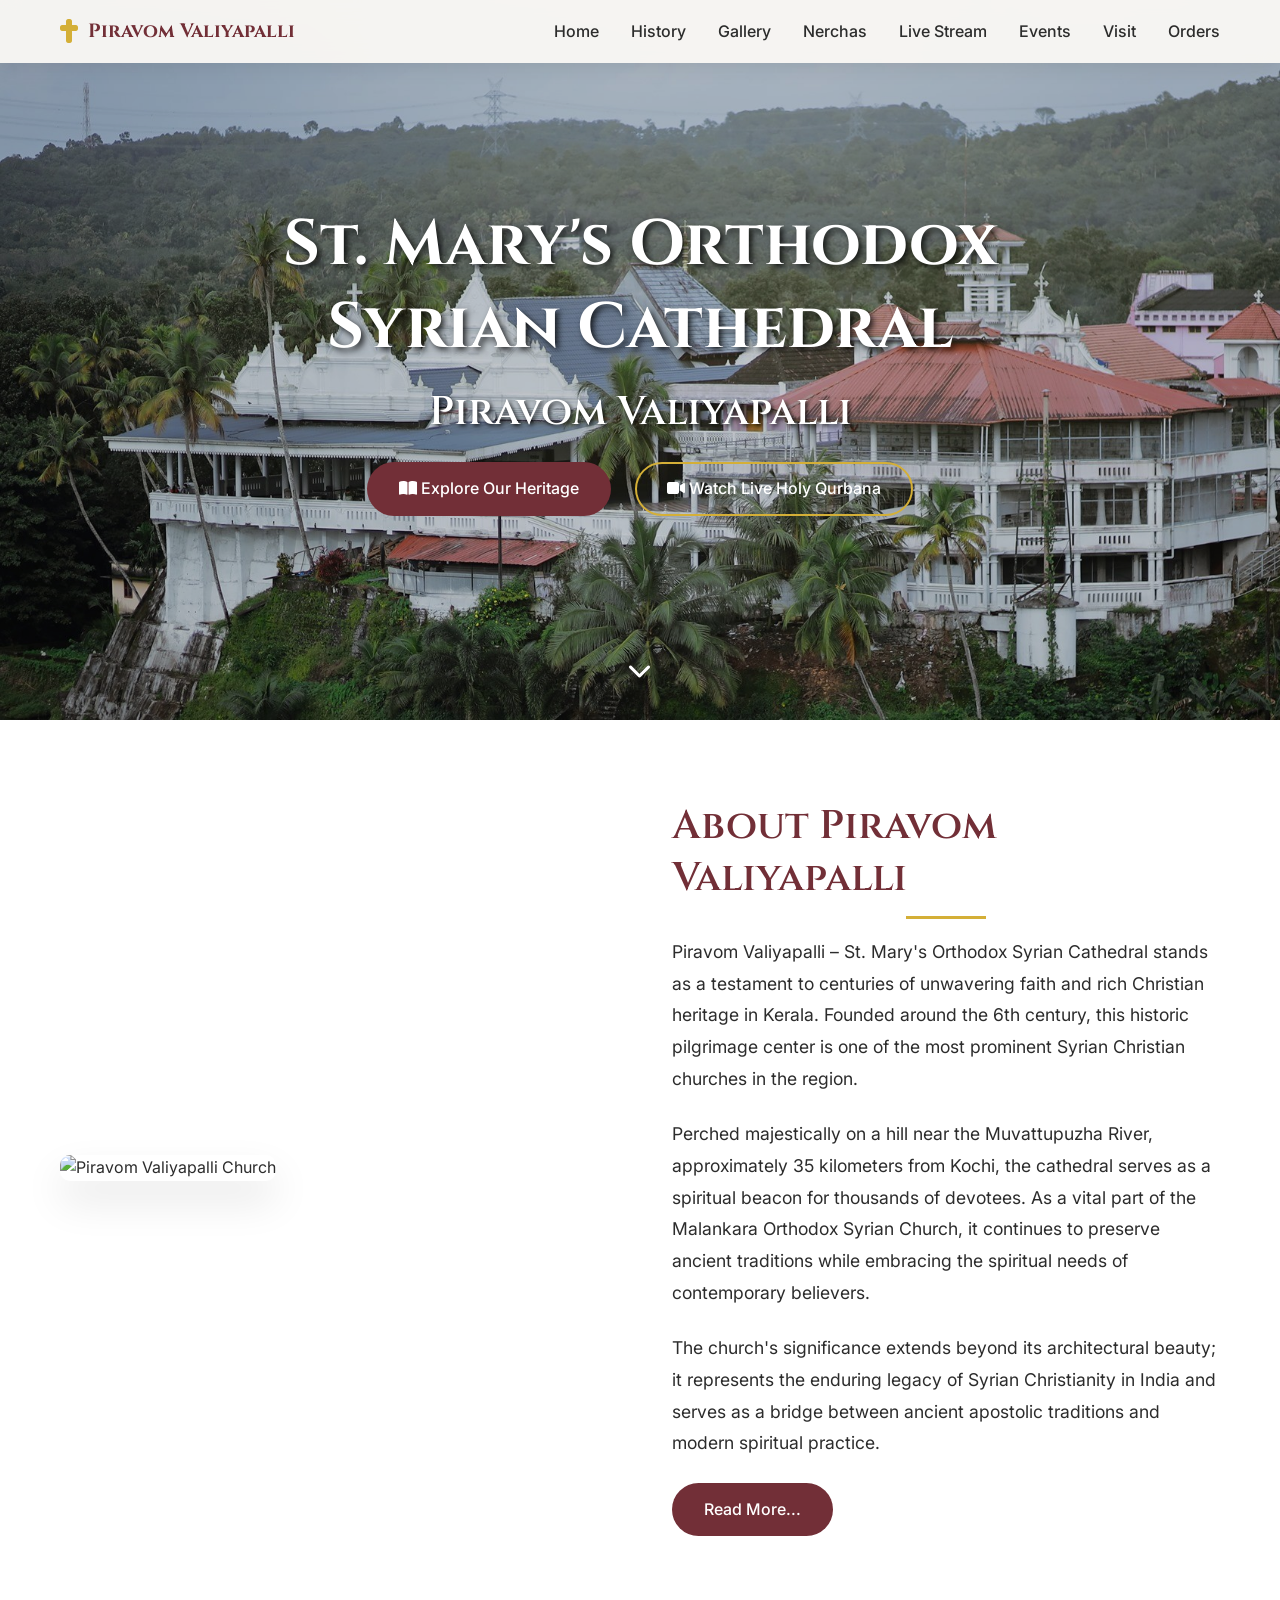
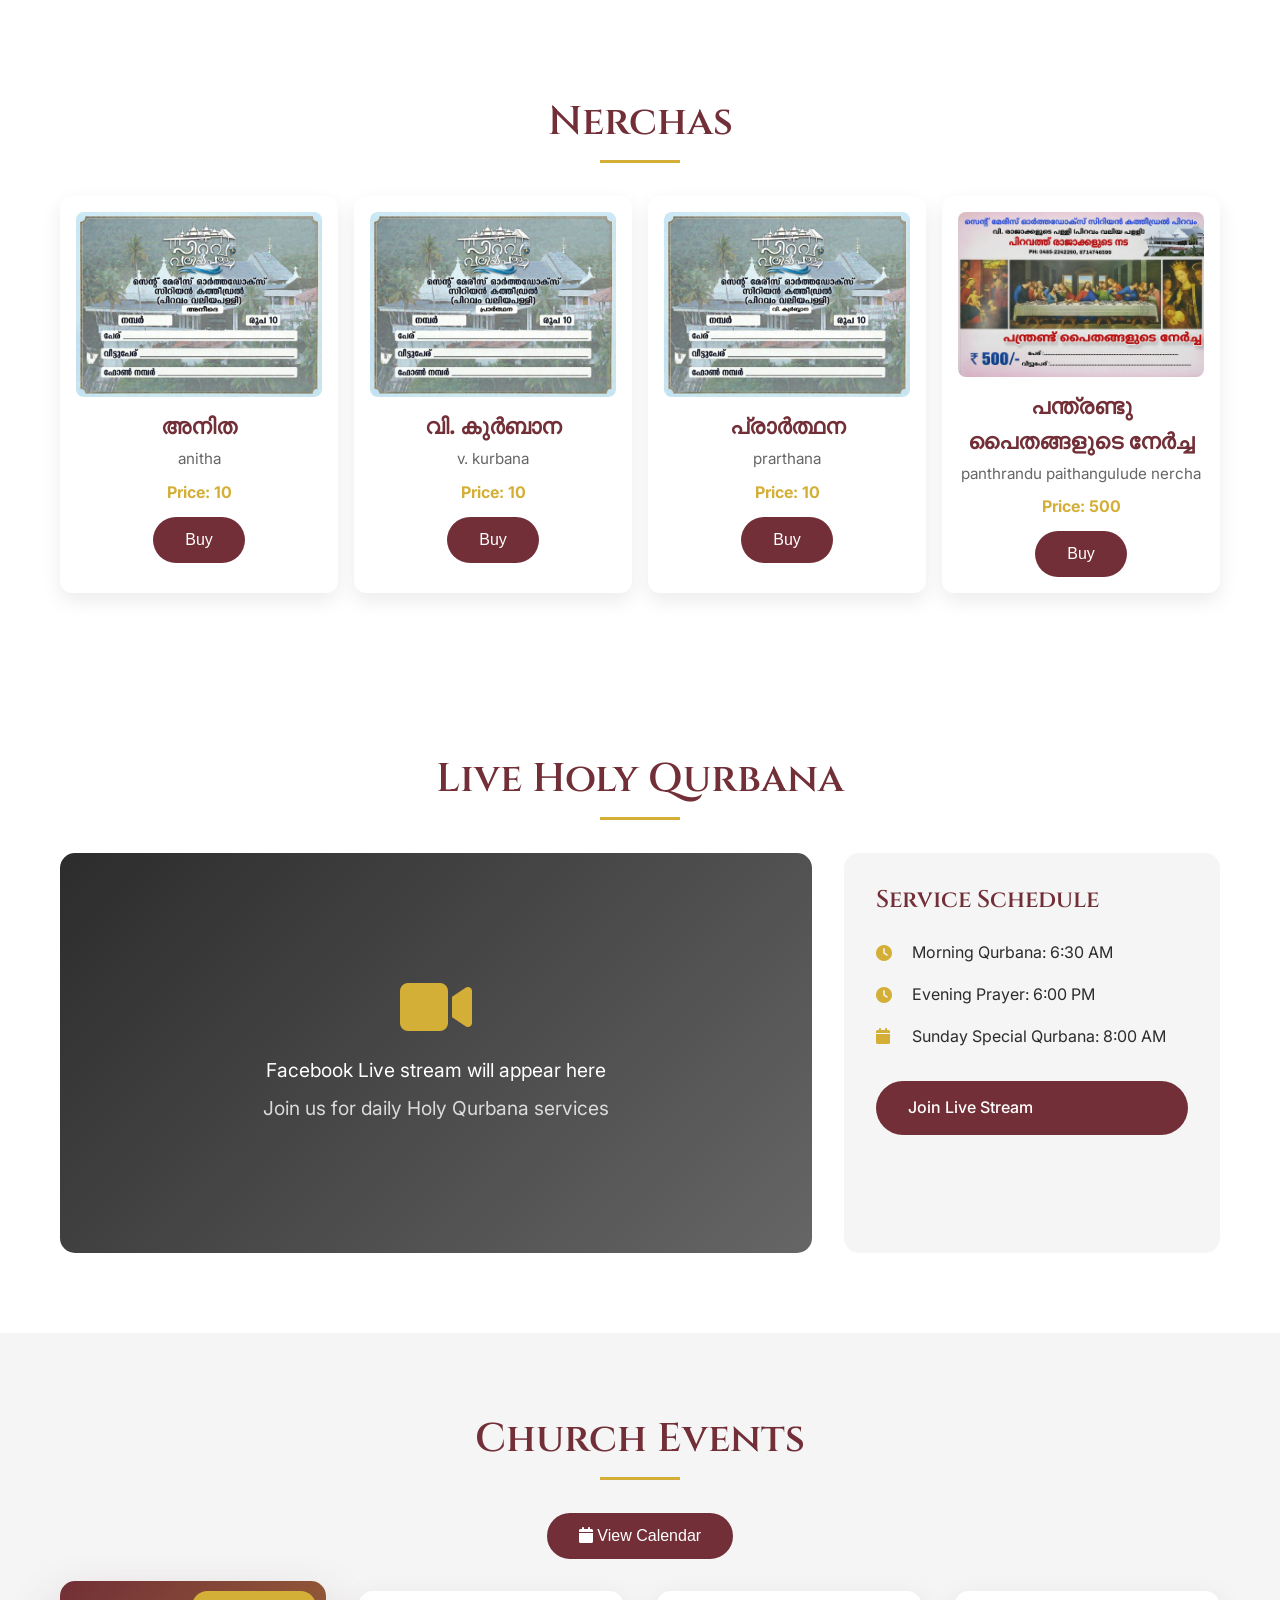
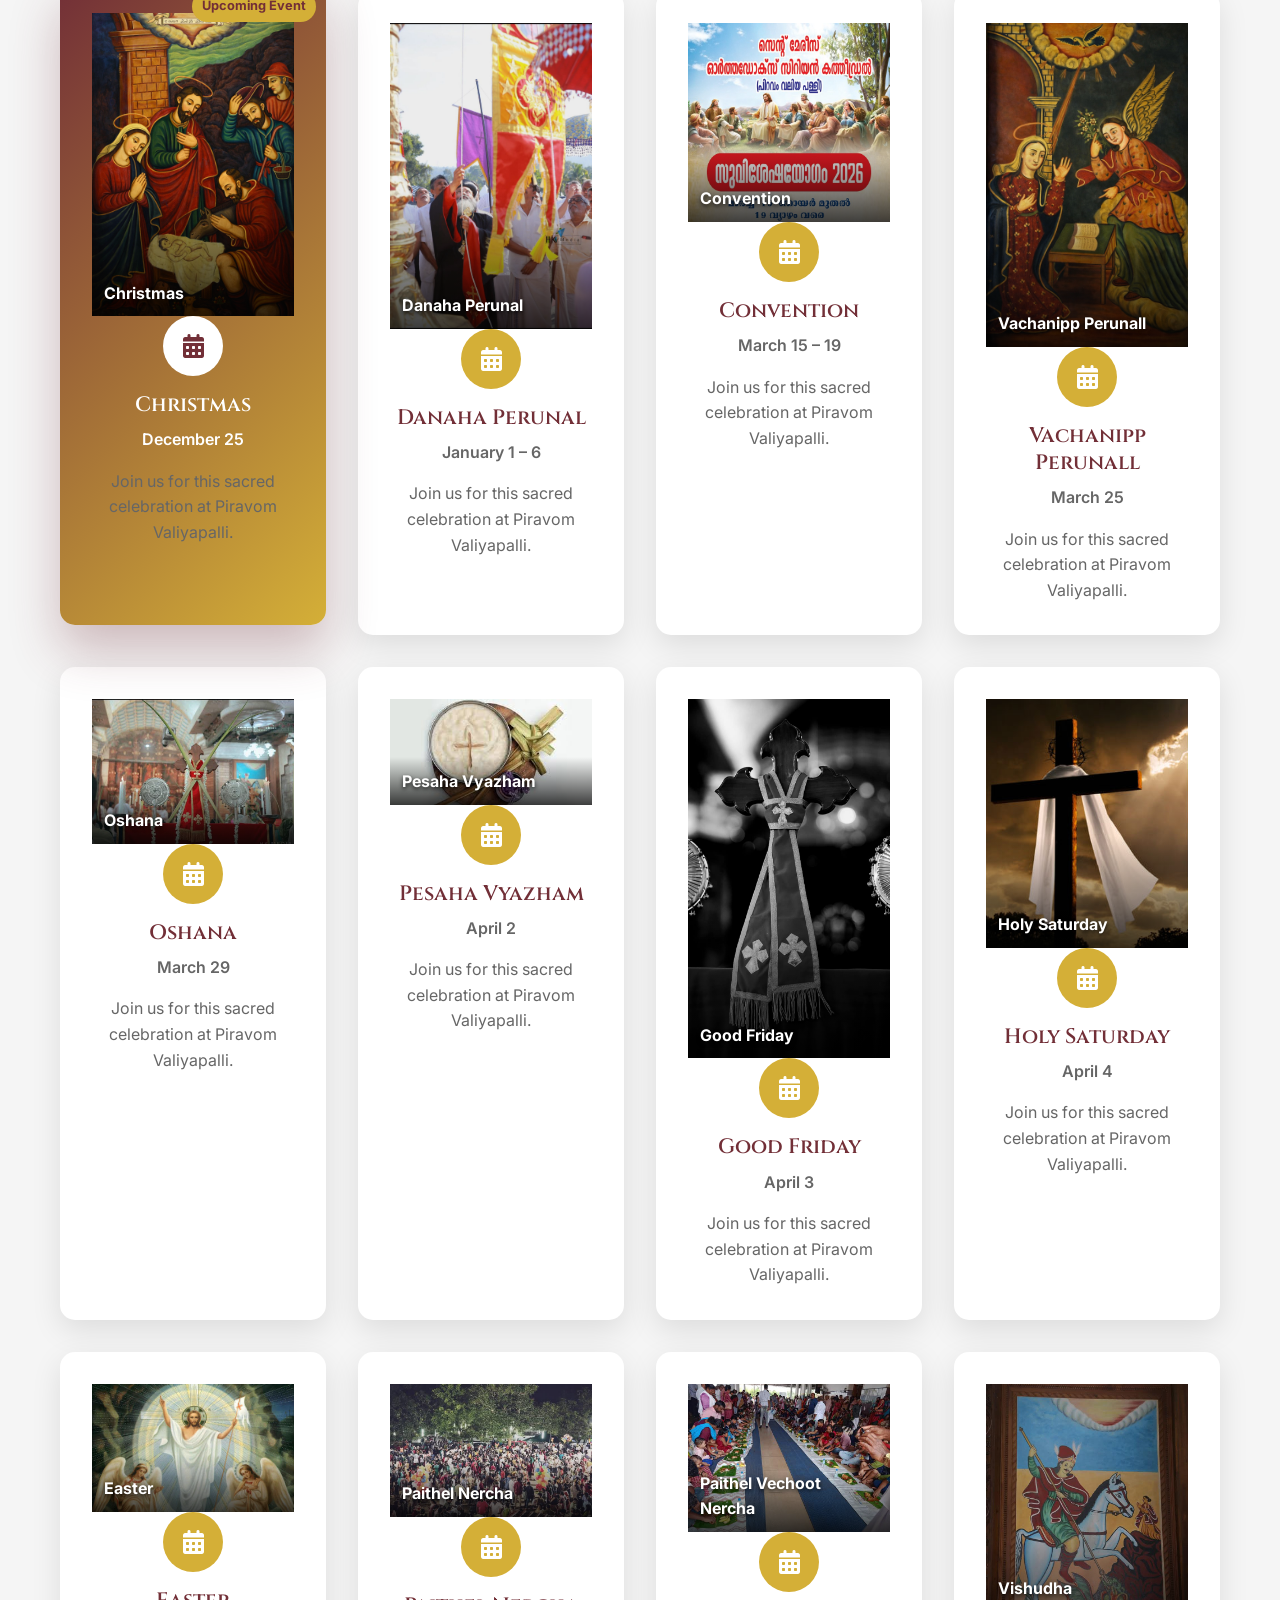
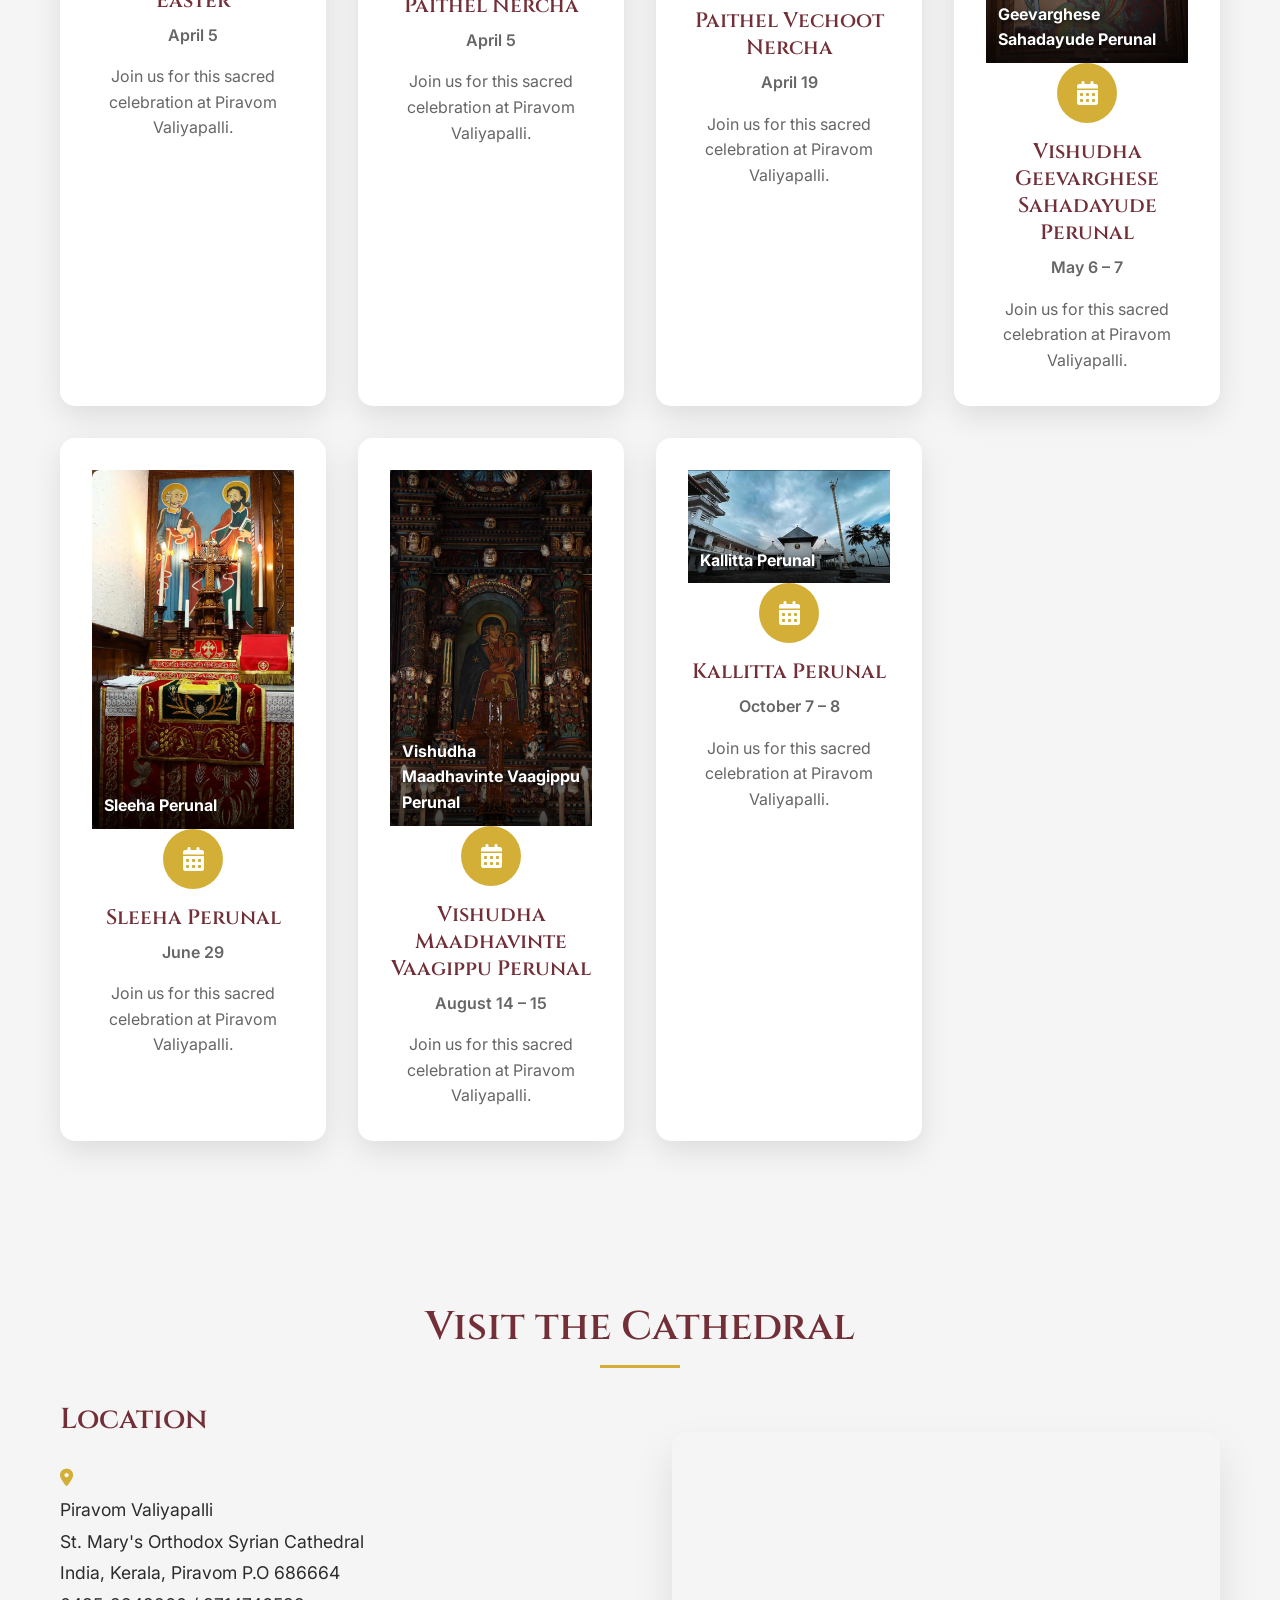
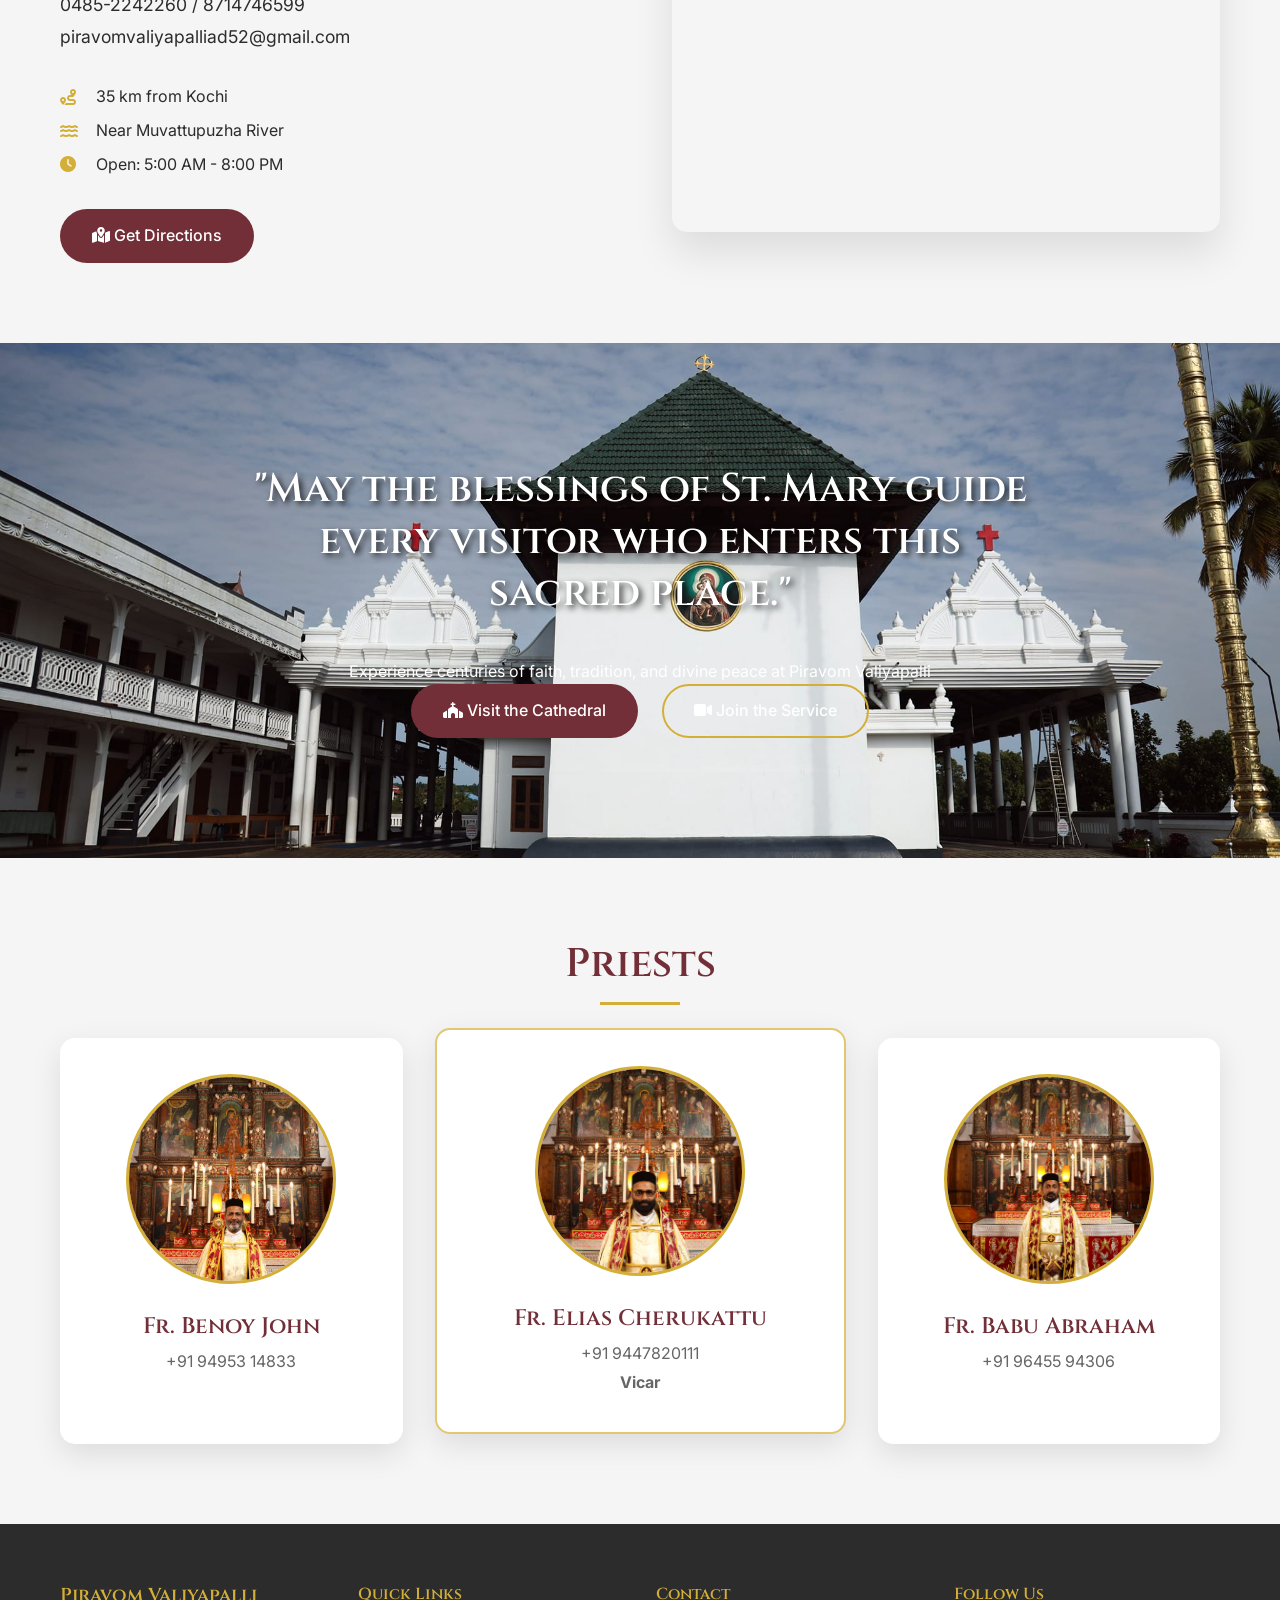
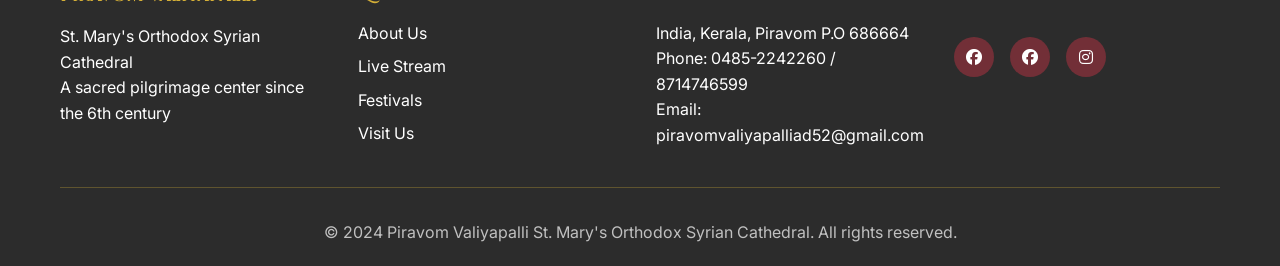
==== index.html @ 22307206 "Initial commit: Piravom Valiyapalli website Made-with: Cursor" ====
<!DOCTYPE html>
<html lang="en">
<head>
    <meta charset="UTF-8">
    <meta name="viewport" content="width=device-width, initial-scale=1.0">
    <title>Piravom Valiyapalli – St. Mary's Orthodox Syrian Cathedral</title>
    <meta name="description" content="Historic pilgrimage center of the Malankara Orthodox Syrian Church, founded in the 6th century. A sacred place of faith, tradition and history in Kerala, India.">
    
    <!-- Google Fonts -->
    <link rel="preconnect" href="https://fonts.googleapis.com">
    <link rel="preconnect" href="https://fonts.gstatic.com" crossorigin>
    <link href="https://fonts.googleapis.com/css2?family=Cinzel:wght@400;600;700&family=Inter:wght@300;400;500;600&display=swap" rel="stylesheet">
    
    <!-- Font Awesome for icons -->
    <link rel="stylesheet" href="https://cdnjs.cloudflare.com/ajax/libs/font-awesome/6.4.0/css/all.min.css">
    
    <!-- Custom CSS -->
    <link rel="stylesheet" href="style.css">
</head>
<body>
    <!-- Navigation -->
    <nav class="navbar">
        <div class="nav-container">
            <div class="nav-logo">
                <i class="fas fa-cross"></i>
                <span>Piravom Valiyapalli</span>
            </div>
            <ul class="nav-menu">
                <li><a href="#home" class="nav-link">Home</a></li>
                <li><a href="/history" class="nav-link">History</a></li>
                <li><a href="hkmedia.html#gallery" class="nav-link">Gallery</a></li>
                <li><a href="/nerchas" class="nav-link">Nerchas</a></li>
                <li><a href="#live" class="nav-link">Live Stream</a></li>
                <li><a href="#festivals" class="nav-link">Events</a></li>
                <li><a href="#visit" class="nav-link">Visit</a></li>
                <li><a href="/orders.html" class="nav-link">Orders</a></li>
            </ul>
            <div class="hamburger">
                <span></span>
                <span></span>
                <span></span>
            </div>
        </div>
    </nav>

    <!-- Hero Section -->
    <section id="home" class="hero">
        <div class="hero-overlay"></div>
        <div class="hero-content">
            <div class="hero-text">
                <h1 class="hero-title">St. Mary's Orthodox Syrian Cathedral</h1>
                <h2 class="hero-subtitle">Piravom Valiyapalli</h2>
                <div class="hero-buttons">
                    <a href="#about" class="btn btn-primary">
                        <i class="fas fa-book-open"></i>
                        Explore Our Heritage
                    </a>
                    <a href="#live" class="btn btn-secondary">
                        <i class="fas fa-video"></i>
                        Watch Live Holy Qurbana
                    </a>
                </div>
            </div>
        </div>
        <div class="scroll-indicator">
            <i class="fas fa-chevron-down"></i>
        </div>
    </section>

    <!-- About Section -->
    <section id="about" class="about fade-in">
        <div class="container">
            <div class="about-grid">
                <div class="about-image">
                    <img src="assets/about.jpg.jpeg" alt="Piravom Valiyapalli Church">
                </div>
                <div class="about-content">
                    <h2 class="section-title">About Piravom Valiyapalli</h2>
                    <p class="about-text">
                        Piravom Valiyapalli – St. Mary's Orthodox Syrian Cathedral stands as a testament to centuries of unwavering faith and rich Christian heritage in Kerala. Founded around the 6th century, this historic pilgrimage center is one of the most prominent Syrian Christian churches in the region.
                    </p>
                    <p class="about-text">
                        Perched majestically on a hill near the Muvattupuzha River, approximately 35 kilometers from Kochi, the cathedral serves as a spiritual beacon for thousands of devotees. As a vital part of the Malankara Orthodox Syrian Church, it continues to preserve ancient traditions while embracing the spiritual needs of contemporary believers.
                    </p>
                    <p class="about-text">
                        The church's significance extends beyond its architectural beauty; it represents the enduring legacy of Syrian Christianity in India and serves as a bridge between ancient apostolic traditions and modern spiritual practice.
                    </p>
                    <div style="margin-top: 1.25rem;">
                        <a href="/history" class="btn btn-primary">Read More...</a>
                    </div>
                </div>
            </div>
        </div>
    </section>

    <!-- Nerchas Section -->
    <section id="nerchas-home" class="about fade-in">
        <div class="container">
            <h2 class="section-title">Nerchas</h2>
            <div class="nerchas-home-grid" id="nerchas-home-grid">
                <!-- Filled by JavaScript -->
            </div>
        </div>
    </section>

    <!-- Live Streaming Section -->
    <section id="live" class="live-stream fade-in">
        <div class="container">
            <h2 class="section-title">Live Holy Qurbana</h2>
            <div class="live-container">
                <div class="video-placeholder">
                    <div class="video-content">
                        <i class="fas fa-video"></i>
                        <p>Facebook Live stream will appear here</p>
                        <p class="live-schedule">Join us for daily Holy Qurbana services</p>
                    </div>
                </div>
                <div class="live-info">
                    <h3>Service Schedule</h3>
                    <ul class="schedule-list">
                        <li><i class="fas fa-clock"></i> Morning Qurbana: 6:30 AM</li>
                        <li><i class="fas fa-clock"></i> Evening Prayer: 6:00 PM</li>
                        <li><i class="fas fa-calendar"></i> Sunday Special Qurbana: 8:00 AM</li>
                    </ul>
                    <div class="live-actions">
                        <a href="#" class="btn btn-primary join-live-btn">Join Live Stream</a>
                    </div>
                </div>
            </div>
        </div>
    </section>

    <!-- Church Festivals Section -->
    <section id="festivals" class="festivals fade-in">
        <div class="container">
            <h2 class="section-title">Church Events</h2>
            <div class="calendar-actions">
                <button type="button" class="btn btn-secondary-dark" id="open-calendar">
                    <i class="fas fa-calendar"></i>
                    View Calendar
                </button>
            </div>
            <div class="festivals-grid" id="events-grid">
                <!-- Events will be populated by JavaScript -->
            </div>
        </div>
    </section>

    <!-- Visit Section -->
    <section id="visit" class="visit fade-in">
        <div class="container">
            <h2 class="section-title">Visit the Cathedral</h2>
            <div class="visit-grid">
                <div class="visit-info">
                    <h3>Location</h3>
                    <p class="address">
                        <i class="fas fa-map-marker-alt"></i><br>
                        Piravom Valiyapalli<br>
                        St. Mary's Orthodox Syrian Cathedral<br>
                        India, Kerala, Piravom P.O 686664<br>
                        0485-2242260 / 8714746599<br>
                        piravomvaliyapalliad52@gmail.com
                    </p>
                    <div class="visit-details">
                        <p><i class="fas fa-route"></i> 35 km from Kochi</p>
                        <p><i class="fas fa-water"></i> Near Muvattupuzha River</p>
                        <p><i class="fas fa-clock"></i> Open: 5:00 AM - 8:00 PM</p>
                    </div>
                    <div class="visit-actions">
                        <a href="https://maps.app.goo.gl/E9p8F42zjdgdExtw8" target="_blank" class="btn btn-primary">
                            <i class="fas fa-map-marked-alt"></i>
                            Get Directions
                        </a>
                    </div>
                </div>
                <div class="map-container">
                    <a href="https://maps.app.goo.gl/E9p8F42zjdgdExtw8" target="_blank" rel="noopener noreferrer" class="map-embed-link" aria-label="Open location in Google Maps">
                        <iframe class="map-iframe" title="Map — Piravom Valiyapalli" src="https://www.google.com/maps?q=St.+Mary%27s+Orthodox+Syrian+Cathedral+Piravom&output=embed" loading="lazy" referrerpolicy="no-referrer-when-downgrade"></iframe>
                    </a>
                </div>
            </div>
        </div>
    </section>

    <!-- Inspirational Closing Section -->
    <section class="inspirational">
        <div class="container">
            <div class="inspirational-content">
                <h2>"May the blessings of St. Mary guide every visitor who enters this sacred place."</h2>
                <p>Experience centuries of faith, tradition, and divine peace at Piravom Valiyapalli</p>
                <div class="inspirational-buttons">
                    <a href="#visit" class="btn btn-primary">
                        <i class="fas fa-church"></i>
                        Visit the Cathedral
                    </a>
                    <a href="#live" class="btn btn-secondary">
                        <i class="fas fa-video"></i>
                        Join the Service
                    </a>
                </div>
            </div>
        </div>
    </section>

    <!-- Priests Section -->
    <section id="heritage" class="heritage fade-in">
        <div class="container">
            <h2 class="section-title">Priests</h2>
            <div class="priests-grid">
                <div class="priest-card priest-card-left">
                    <div class="priest-image">
                        <img src="assets/benoy.jpeg" alt="Fr. Benoy John">
                    </div>
                    <div class="priest-details">
                        <h3>Fr. Benoy John</h3>
                        <p>+91 94953 14833</p>
                    </div>
                </div>

                <div class="priest-card priest-card-center">
                    <div class="priest-image">
                        <img src="assets/elias.jpeg" alt="Fr. Elias Cherukattu">
                    </div>
                    <div class="priest-details">
                        <h3>Fr. Elias Cherukattu</h3>
                        <p>+91 9447820111</p>
                        <p class="priest-role">Vicar</p>
                    </div>
                </div>

                <div class="priest-card priest-card-right">
                    <div class="priest-image">
                        <img src="assets/babu.jpeg" alt="Fr. Babu Abraham">
                    </div>
                    <div class="priest-details">
                        <h3>Fr. Babu Abraham</h3>
                        <p>+91 96455 94306</p>
                    </div>
                </div>
            </div>
        </div>
    </section>

    <!-- Footer -->
    <footer class="footer">
        <div class="container">
            <div class="footer-grid">
                <div class="footer-section">
                    <h3>Piravom Valiyapalli</h3>
                    <p>St. Mary's Orthodox Syrian Cathedral</p>
                    <p>A sacred pilgrimage center since the 6th century</p>
                </div>
                <div class="footer-section">
                    <h4>Quick Links</h4>
                    <ul>
                        <li><a href="#about">About Us</a></li>
                        <li><a href="#live">Live Stream</a></li>
                        <li><a href="#festivals">Festivals</a></li>
                        <li><a href="#visit">Visit Us</a></li>
                    </ul>
                </div>
                <div class="footer-section">
                    <h4>Contact</h4>
                    <p>India, Kerala, Piravom P.O 686664</p>
                    <p>Phone: 0485-2242260 / 8714746599</p>
                    <p>Email: piravomvaliyapalliad52@gmail.com</p>
                </div>
                <div class="footer-section">
                    <h4>Follow Us</h4>
                    <div class="social-links">
                        <a href="https://www.facebook.com/share/18VcatvgBc/" class="social-link" target="_blank"><i class="fab fa-facebook"></i></a>
                        <a href="https://www.facebook.com/share/1BzaSro6mx/" class="social-link" target="_blank"><i class="fab fa-facebook"></i></a>
                        <a href="https://www.instagram.com/piravom_valiyapalli" class="social-link" target="_blank"><i class="fab fa-instagram"></i></a>
                    </div>
                </div>
            </div>
            <div class="footer-bottom">
                <p>&copy; 2024 Piravom Valiyapalli St. Mary's Orthodox Syrian Cathedral. All rights reserved.</p>
            </div>
        </div>
    </footer>

    <!-- Calendar Modal -->
    <div class="calendar-modal" id="calendar-modal" aria-hidden="true">
        <div class="calendar-modal-content" role="dialog" aria-modal="true" aria-label="Calendar">
            <button type="button" class="calendar-close" id="close-calendar" aria-label="Close">&times;</button>
            <div class="calendar-header">
                <button type="button" class="btn btn-secondary-dark calendar-nav" id="calendar-prev">
                    <i class="fas fa-chevron-left"></i>
                </button>
                <h3 class="calendar-title" id="calendar-title">January</h3>
                <button type="button" class="btn btn-secondary-dark calendar-nav" id="calendar-next">
                    <i class="fas fa-chevron-right"></i>
                </button>
            </div>
            <div class="calendar-body">
                <img src="assets/calendar/1.jpeg" alt="Calendar 1" id="calendar-image">
            </div>
        </div>
    </div>

    <!-- JavaScript -->
    <script src="script.js"></script>
</body>
</html>
---- style.css ----
/* Reset and Base Styles */
* {
    margin: 0;
    padding: 0;
    box-sizing: border-box;
}

html {
    scroll-behavior: smooth;
}

body {
    font-family: 'Inter', sans-serif;
    line-height: 1.6;
    color: #2c2c2c;
    background-color: #faf8f5;
}

/* Typography */
h1, h2, h3, h4, h5, h6 {
    font-family: 'Cinzel', serif;
    font-weight: 600;
    line-height: 1.3;
}

/* Colors */
:root {
    --deep-maroon: #722f37;
    --gold: #d4af37;
    --ivory: #faf8f5;
    --dark-charcoal: #2c2c2c;
    --light-gray: #f5f5f5;
    --medium-gray: #666;
    --white: #ffffff;
}

/* Container */
.container {
    max-width: 1200px;
    margin: 0 auto;
    padding: 0 20px;
}

/* Navigation */
.navbar {
    position: fixed;
    top: 0;
    width: 100%;
    background: rgba(250, 248, 245, 0.95);
    backdrop-filter: blur(10px);
    z-index: 1000;
    padding: 1rem 0;
    box-shadow: 0 2px 20px rgba(0, 0, 0, 0.1);
    transition: all 0.3s ease;
}

.nav-container {
    max-width: 1200px;
    margin: 0 auto;
    padding: 0 20px;
    display: flex;
    justify-content: space-between;
    align-items: center;
}

.nav-logo {
    display: flex;
    align-items: center;
    gap: 10px;
    font-family: 'Cinzel', serif;
    font-size: 1.2rem;
    font-weight: 700;
    color: var(--deep-maroon);
}

.logo-img {
    height: 40px;
    width: auto;
    object-fit: contain;
}

.nav-logo i {
    color: var(--gold);
    font-size: 1.5rem;
}

.nav-menu {
    display: flex;
    list-style: none;
    gap: 2rem;
}

.nav-link {
    text-decoration: none;
    color: var(--dark-charcoal);
    font-weight: 500;
    transition: color 0.3s ease;
    position: relative;
}

.nav-link:hover {
    color: var(--deep-maroon);
}

.nav-link::after {
    content: '';
    position: absolute;
    bottom: -5px;
    left: 0;
    width: 0;
    height: 2px;
    background: var(--gold);
    transition: width 0.3s ease;
}

.nav-link:hover::after {
    width: 100%;
}

.hamburger {
    display: none;
    flex-direction: column;
    cursor: pointer;
}

.hamburger span {
    width: 25px;
    height: 3px;
    background: var(--dark-charcoal);
    margin: 3px 0;
    transition: 0.3s;
}

/* Hero Section */
.hero {
    height: 80vh;
    position: relative;
    display: flex;
    align-items: center;
    justify-content: center;
    background: url('assets/church_exterior.jpg.jpg') center/cover;
    background-attachment: fixed;
}

@media (max-width: 768px) {
    .hero {
        background: url('assets/mobile_version.jpeg') center/cover !important;
        background-attachment: scroll;
    }
}

.hero-overlay {
    position: absolute;
    top: 0;
    left: 0;
    width: 100%;
    height: 100%;
    background: rgba(0, 0, 0, 0.2);
}

.hero-content {
    position: relative;
    z-index: 2;
    text-align: center;
    color: var(--white);
    max-width: 800px;
    padding: 0 20px;
}

.hero-title {
    font-size: clamp(2.5rem, 6vw, 4rem);
    font-weight: 700;
    margin-bottom: 1rem;
    text-shadow: 3px 3px 6px rgba(0, 0, 0, 0.8);
    animation: fadeInUp 1s ease;
}

.hero-subtitle {
    font-size: clamp(1.5rem, 4vw, 2.5rem);
    font-weight: 600;
    margin-bottom: 1.5rem;
    text-shadow: 2px 2px 4px rgba(0, 0, 0, 0.8);
    animation: fadeInUp 1s ease 0.2s both;
}

.hero-description {
    font-size: 1.2rem;
    font-style: italic;
    margin-bottom: 2.5rem;
    text-shadow: 2px 2px 4px rgba(0, 0, 0, 0.8);
    animation: fadeInUp 1s ease 0.4s both;
}

.hero-buttons {
    display: flex;
    gap: 1.5rem;
    justify-content: center;
    flex-wrap: wrap;
    animation: fadeInUp 1s ease 0.6s both;
}

.scroll-indicator {
    position: absolute;
    bottom: 30px;
    left: 50%;
    transform: translateX(-50%);
    color: var(--white);
    font-size: 1.5rem;
    animation: bounce 2s infinite;
}

/* Buttons */
.btn {
    display: inline-block;
    padding: 12px 30px;
    text-decoration: none;
    border-radius: 50px;
    font-weight: 500;
    transition: all 0.3s ease;
    border: 2px solid transparent;
    cursor: pointer;
    font-size: 1rem;
}

.btn-primary {
    background: var(--deep-maroon);
    color: var(--white);
}

.btn-primary:hover {
    background: var(--gold);
    color: var(--dark-charcoal);
    transform: translateY(-2px);
    box-shadow: 0 10px 25px rgba(212, 175, 55, 0.3);
}

.btn-secondary {
    background: transparent;
    color: var(--white);
    border-color: var(--gold);
}

.btn-secondary:hover {
    background: var(--gold);
    color: var(--dark-charcoal);
    transform: translateY(-2px);
    box-shadow: 0 10px 25px rgba(212, 175, 55, 0.3);
}

.btn-secondary-dark {
    background: var(--deep-maroon);
    color: var(--white);
    border-color: var(--deep-maroon);
}

.btn-secondary-dark:hover {
    background: var(--dark-charcoal);
    color: var(--white);
    transform: translateY(-2px);
    box-shadow: 0 10px 25px rgba(114, 47, 55, 0.3);
}

/* Section Styles */
section {
    padding: 80px 0;
}

.section-title {
    font-size: 2.5rem;
    text-align: center;
    margin-bottom: 3rem;
    color: var(--deep-maroon);
    position: relative;
}

.section-title::after {
    content: '';
    position: absolute;
    bottom: -15px;
    left: 50%;
    transform: translateX(-50%);
    width: 80px;
    height: 3px;
    background: var(--gold);
}

/* About Section */
.about {
    background: var(--white);
}

.about-grid {
    display: grid;
    grid-template-columns: 1fr 1fr;
    gap: 4rem;
    align-items: center;
}

.about-image img {
    width: 100%;
    height: auto;
    border-radius: 10px;
    box-shadow: 0 20px 40px rgba(0, 0, 0, 0.1);
}

.about-content h2 {
    text-align: left;
    margin-bottom: 2rem;
}

.about-text {
    font-size: 1.1rem;
    line-height: 1.8;
    margin-bottom: 1.5rem;
    color: var(--dark-charcoal);
}

/* Heritage Section */
.heritage {
    background: var(--light-gray);
}

.heritage-grid {
    display: grid;
    grid-template-columns: repeat(auto-fit, minmax(300px, 1fr));
    gap: 2rem;
}

.heritage-card {
    background: var(--white);
    padding: 2.5rem;
    border-radius: 15px;
    text-align: center;
    box-shadow: 0 10px 30px rgba(0, 0, 0, 0.1);
    transition: transform 0.3s ease, box-shadow 0.3s ease;
}

.heritage-card:hover {
    transform: translateY(-15px);
    box-shadow: 0 20px 40px rgba(114, 47, 55, 0.2);
}

.heritage-icon {
    width: 80px;
    height: 80px;
    margin: 0 auto 1.5rem;
    background: linear-gradient(135deg, var(--deep-maroon), var(--gold));
    border-radius: 50%;
    display: flex;
    align-items: center;
    justify-content: center;
    color: var(--white);
    font-size: 2rem;
}

.heritage-card h3 {
    font-size: 1.5rem;
    margin-bottom: 1rem;
    color: var(--deep-maroon);
}

.heritage-card p {
    color: var(--medium-gray);
    line-height: 1.6;
}

/* Live Stream Section */
.live-stream {
    background: var(--white);
}

.live-container {
    display: grid;
    grid-template-columns: 2fr 1fr;
    gap: 2rem;
}

.video-placeholder {
    background: linear-gradient(135deg, #2c2c2c, #666);
    border-radius: 15px;
    height: 400px;
    display: flex;
    align-items: center;
    justify-content: center;
    color: var(--white);
    text-align: center;
    position: relative;
    overflow: hidden;
}

.video-content i {
    font-size: 4rem;
    margin-bottom: 1rem;
    color: var(--gold);
}

.video-content p {
    font-size: 1.2rem;
    margin-bottom: 0.5rem;
}

.live-schedule {
    font-size: 1rem;
    opacity: 0.8;
}

.live-info {
    background: var(--light-gray);
    padding: 2rem;
    border-radius: 15px;
}

.live-info h3 {
    font-size: 1.5rem;
    margin-bottom: 1.5rem;
    color: var(--deep-maroon);
}

.schedule-list {
    list-style: none;
    margin-bottom: 2rem;
}

.schedule-list li {
    display: flex;
    align-items: center;
    gap: 1rem;
    margin-bottom: 1rem;
    color: var(--dark-charcoal);
}

.schedule-list i {
    color: var(--gold);
    width: 20px;
}

.live-actions {
    display: flex;
    flex-direction: column;
    gap: 1rem;
}

/* Festivals Section */
.festivals {
    background: var(--light-gray);
}

.festivals-grid {
    display: grid;
    grid-template-columns: repeat(auto-fit, minmax(250px, 1fr));
    gap: 2rem;
}

.calendar-actions {
    display: flex;
    justify-content: center;
    margin-bottom: 2rem;
}

.festival-card {
    background: var(--white);
    padding: 2rem;
    border-radius: 15px;
    text-align: center;
    box-shadow: 0 10px 30px rgba(0, 0, 0, 0.1);
    transition: all 0.3s ease;
    overflow: hidden;
}

.festival-image {
    width: 100%;
    height: auto;
    overflow: visible;
    border-radius: 10px;
    position: relative;
}

.festival-image img {
    width: 100%;
    height: auto;
    object-fit: contain;
    transition: transform 0.3s ease;
    display: block;
}

.festival-card:hover .festival-image img {
    transform: none;
}

.festival-image::after {
    content: '';
    position: absolute;
    left: 0;
    right: 0;
    bottom: 0;
    height: 45%;
    background: linear-gradient(to top, rgba(0, 0, 0, 0.75), rgba(0, 0, 0, 0));
}

.festival-image-title {
    position: absolute;
    left: 12px;
    right: 12px;
    bottom: 10px;
    z-index: 2;
    color: var(--white);
    font-weight: 700;
    text-align: left;
    text-shadow: 0 2px 4px rgba(0, 0, 0, 0.8);
}

.festival-card:hover {
    transform: translateY(-5px);
    box-shadow: 0 20px 40px rgba(114, 47, 55, 0.2);
}

.festival-icon {
    width: 60px;
    height: 60px;
    margin: 0 auto 1rem;
    background: var(--gold);
    border-radius: 50%;
    display: flex;
    align-items: center;
    justify-content: center;
    color: var(--white);
    font-size: 1.5rem;
}

.festival-card h3 {
    font-size: 1.3rem;
    margin-bottom: 0.5rem;
    color: var(--deep-maroon);
}

.festival-date {
    font-weight: 600;
    color: var(--gold);
    margin-bottom: 1rem;
}

.festival-card p {
    color: var(--medium-gray);
    line-height: 1.6;
}

/* Gallery Section */
.gallery {
    background: var(--white);
}

.gallery-grid {
    display: grid;
    grid-template-columns: repeat(auto-fit, minmax(300px, 1fr));
    gap: 1.5rem;
    grid-auto-flow: dense;
}

.gallery-date-heading {
    grid-column: 1 / -1;
    font-size: 1.1rem;
    font-weight: 700;
    color: var(--deep-maroon);
    margin: 0.25rem 0 0.25rem;
}

.gallery-item {
    position: relative;
    overflow: hidden;
    border-radius: 10px;
    box-shadow: 0 10px 30px rgba(0, 0, 0, 0.1);
    cursor: pointer;
}

.gallery-item:nth-child(2) {
    grid-row: span 2;
}

.gallery-item img {
    width: 100%;
    height: auto;
    object-fit: contain;
    transition: transform 0.3s ease;
    display: block;
}

.gallery-item video {
    width: 100%;
    height: auto;
    display: block;
}

.gallery-overlay {
    position: absolute;
    top: 0;
    left: 0;
    width: 100%;
    height: 100%;
    background: rgba(114, 47, 55, 0.8);
    display: flex;
    align-items: center;
    justify-content: center;
    opacity: 0;
    transition: opacity 0.3s ease;
}

.gallery-overlay i {
    color: var(--white);
    font-size: 2rem;
}

.gallery-item:hover img {
    transform: scale(1.1);
}

.gallery-item:hover .gallery-overlay {
    opacity: 1;
}

/* Visit Section */
.visit {
    background: var(--light-gray);
}

.visit-grid {
    display: grid;
    grid-template-columns: 1fr 1fr;
    gap: 4rem;
    align-items: center;
}

.visit-info h3 {
    font-size: 1.8rem;
    margin-bottom: 1.5rem;
    color: var(--deep-maroon);
}

.address {
    font-size: 1.1rem;
    line-height: 1.8;
    margin-bottom: 2rem;
    color: var(--dark-charcoal);
}

.address i {
    color: var(--gold);
    margin-right: 0.5rem;
}

.visit-details {
    margin-bottom: 2rem;
}

.visit-details p {
    display: flex;
    align-items: center;
    gap: 1rem;
    margin-bottom: 0.5rem;
    color: var(--dark-charcoal);
}

.visit-details i {
    color: var(--gold);
    width: 20px;
}

.visit-actions {
    display: flex;
    gap: 1rem;
    flex-wrap: wrap;
}

.map-container {
    border-radius: 15px;
    overflow: hidden;
    box-shadow: 0 20px 40px rgba(0, 0, 0, 0.1);
    min-height: 0;
    display: block;
    padding: 0;
    background: var(--light-gray);
}

.map-embed-link {
    display: block;
    width: 100%;
    line-height: 0;
}

.map-iframe {
    width: 100%;
    height: 400px;
    border: 0;
    display: block;
    pointer-events: none;
}

.map-placeholder {
    background: linear-gradient(135deg, #e0e0e0, #f5f5f5);
    height: 400px;
    display: flex;
    align-items: center;
    justify-content: center;
    text-align: center;
    color: var(--medium-gray);
}

.map-placeholder i {
    font-size: 3rem;
    margin-bottom: 1rem;
    color: var(--deep-maroon);
}

/* Contact Section */
.contact {
    background: var(--white);
}

.contact-grid {
    display: grid;
    grid-template-columns: 1fr 1fr;
    gap: 4rem;
    align-items: start;
}

.contact-form {
    background: var(--light-gray);
    padding: 2.5rem;
    border-radius: 15px;
}

.form-group {
    margin-bottom: 1.5rem;
}

.form-group input,
.form-group textarea {
    width: 100%;
    padding: 15px;
    border: 2px solid transparent;
    border-radius: 10px;
    font-size: 1rem;
    font-family: 'Inter', sans-serif;
    background: var(--white);
    transition: border-color 0.3s ease;
}

.form-group input:focus,
.form-group textarea:focus {
    outline: none;
    border-color: var(--gold);
}

.form-actions {
    display: flex;
    gap: 1rem;
    flex-wrap: wrap;
}

.contact-info h3 {
    font-size: 1.8rem;
    margin-bottom: 2rem;
    color: var(--deep-maroon);
}

.contact-item {
    display: flex;
    align-items: center;
    gap: 1rem;
    margin-bottom: 1.5rem;
    color: var(--dark-charcoal);
}

.contact-item i {
    color: var(--gold);
    width: 20px;
}

.social-links {
    display: flex;
    gap: 1rem;
    margin-top: 2rem;
}

.social-link {
    width: 40px;
    height: 40px;
    background: var(--deep-maroon);
    color: var(--white);
    border-radius: 50%;
    display: flex;
    align-items: center;
    justify-content: center;
    text-decoration: none;
    transition: all 0.3s ease;
}

.social-link:hover {
    background: var(--gold);
    color: var(--dark-charcoal);
    transform: translateY(-3px);
}

/* Inspirational Section */
.inspirational {
    position: relative;
    padding: 120px 0;
    background: url('assets/valliyapalli.jpg.jpg') center/cover;
    background-attachment: fixed;
}

.inspirational-content {
    position: relative;
    z-index: 2;
    text-align: center;
    color: var(--white);
    max-width: 800px;
    margin: 0 auto;
}

.inspirational-content h2 {
    font-size: 2.5rem;
    margin-bottom: 2.5rem;
    text-shadow: 3px 3px 6px rgba(0, 0, 0, 0.8);
}

.inspirational-buttons {
    display: flex;
    gap: 1.5rem;
    justify-content: center;
    flex-wrap: wrap;
}

/* History Page Styles */
.history-section {
    padding: 80px 0;
    background: linear-gradient(135deg, #f8f4e6 0%, #f0e6d2 100%);
}

.history-images {
    display: grid;
    grid-template-columns: repeat(auto-fit, minmax(300px, 1fr));
    gap: 2rem;
    margin-bottom: 3rem;
}

.history-image {
    width: 100%;
    height: 250px;
    object-fit: cover;
    border-radius: 15px;
    box-shadow: 0 10px 30px rgba(114, 47, 55, 0.2);
    transition: transform 0.3s ease;
}

.history-image:hover {
    transform: translateY(-10px);
}

.history-content {
    max-width: 800px;
    margin: 0 auto;
    text-align: left;
}

.history-content h3 {
    font-family: 'Cinzel', serif;
    font-size: 2.5rem;
    color: #722f37;
    margin-bottom: 2rem;
    text-align: center;
}

.history-text {
    font-size: 1.1rem;
    line-height: 1.8;
    color: #333;
    margin-bottom: 1.5rem;
    text-align: justify;
}

/* Responsive History */
@media (max-width: 768px) {
    .history-images {
        grid-template-columns: 1fr;
    }
    
    .history-content {
        padding: 0 20px;
    }
    
    .history-content h3 {
        font-size: 2rem;
    }
}

/* Footer */
.footer {
    background: var(--dark-charcoal);
    color: var(--white);
    padding: 60px 0 20px;
}

.footer-grid {
    display: grid;
    grid-template-columns: repeat(auto-fit, minmax(250px, 1fr));
    gap: 2rem;
    margin-bottom: 2rem;
}

.footer-section h3,
.footer-section h4 {
    color: var(--gold);
    margin-bottom: 1rem;
}

.footer-section ul {
    list-style: none;
}

.footer-section ul li {
    margin-bottom: 0.5rem;
}

.footer-section a {
    color: var(--white);
    text-decoration: none;
    transition: color 0.3s ease;
}

.footer-section a:hover {
    color: var(--gold);
}

.footer-bottom {
    text-align: center;
    padding-top: 2rem;
    border-top: 1px solid rgba(212, 175, 55, 0.3);
    color: rgba(255, 255, 255, 0.7);
}

/* Animations */
@keyframes fadeInUp {
    from {
        opacity: 0;
        transform: translateY(30px);
    }
    to {
        opacity: 1;
        transform: translateY(0);
    }
}

@keyframes bounce {
    0%, 20%, 50%, 80%, 100% {
        transform: translateX(-50%) translateY(0);
    }
    40% {
        transform: translateX(-50%) translateY(-10px);
    }
    60% {
        transform: translateX(-50%) translateY(-5px);
    }
}

.fade-in {
    opacity: 0;
    transform: translateY(30px);
    transition: opacity 0.6s ease, transform 0.6s ease;
}

.fade-in.visible {
    opacity: 1;
    transform: translateY(0);
}

/* Donations Section */
.donations {
    background: var(--light-gray);
}

/* Priests Section */
.priests-grid {
    display: grid;
    grid-template-columns: 1fr 1.2fr 1fr;
    gap: 2rem;
    align-items: stretch;
}

.priest-card {
    background: var(--white);
    padding: 2.25rem;
    border-radius: 15px;
    text-align: center;
    box-shadow: 0 10px 30px rgba(0, 0, 0, 0.1);
    transition: transform 0.3s ease, box-shadow 0.3s ease;
}

.priest-card:hover {
    transform: translateY(-10px);
    box-shadow: 0 20px 40px rgba(114, 47, 55, 0.2);
}

.priest-card-center {
    border: 2px solid rgba(212, 175, 55, 0.7);
    transform: translateY(-10px);
}

.priest-image img {
    width: 210px;
    height: 210px;
    border-radius: 50%;
    object-fit: cover;
    border: 3px solid var(--gold);
    margin-bottom: 1.25rem;
}

.priest-details h3 {
    font-size: 1.4rem;
    margin-bottom: 0.5rem;
    color: var(--deep-maroon);
}

.priest-details p {
    color: var(--medium-gray);
    line-height: 1.6;
}

.priest-role {
    font-weight: 700;
    color: var(--deep-maroon);
    margin-top: 0.25rem;
}

/* Nercha purchase modal */
.nercha-purchase-modal {
    display: none;
    position: fixed;
    inset: 0;
    z-index: 3000;
    align-items: center;
    justify-content: center;
    padding: 20px;
}

.nercha-purchase-modal.active {
    display: flex;
}

.nercha-purchase-modal-backdrop {
    position: absolute;
    inset: 0;
    background: rgba(0, 0, 0, 0.55);
}

.nercha-purchase-modal-dialog {
    position: relative;
    background: var(--white);
    border-radius: 15px;
    max-width: 480px;
    width: 100%;
    padding: 2rem;
    box-shadow: 0 24px 60px rgba(0, 0, 0, 0.25);
    border: 1px solid rgba(114, 47, 55, 0.15);
    z-index: 1;
    max-height: 90vh;
    overflow-y: auto;
}

.nercha-purchase-modal-close {
    position: absolute;
    top: 10px;
    right: 14px;
    background: none;
    border: none;
    font-size: 1.75rem;
    color: var(--deep-maroon);
    cursor: pointer;
    line-height: 1;
}

.nercha-purchase-modal-title {
    font-family: 'Cinzel', serif;
    color: var(--deep-maroon);
    margin: 0 0 0.5rem;
    font-size: 1.5rem;
}

.nercha-purchase-modal-sub {
    color: var(--medium-gray);
    font-size: 0.95rem;
    margin-bottom: 1.25rem;
    line-height: 1.5;
}

.nercha-purchase-form .form-group {
    margin-bottom: 1.25rem;
}

.nercha-purchase-form label {
    display: block;
    font-weight: 600;
    color: var(--deep-maroon);
    margin-bottom: 0.4rem;
    font-size: 0.95rem;
}

.nercha-purchase-form input,
.nercha-purchase-form textarea {
    width: 100%;
    padding: 12px 14px;
    border-radius: 10px;
    border: 2px solid rgba(114, 47, 55, 0.12);
    font-family: 'Inter', sans-serif;
    font-size: 1rem;
    background: var(--light-gray);
}

.nercha-purchase-form textarea {
    resize: vertical;
    min-height: 80px;
}

.nercha-purchase-modal-actions {
    display: flex;
    gap: 0.75rem;
    justify-content: flex-end;
    flex-wrap: wrap;
    margin-top: 0.5rem;
}

/* Calendar Modal */
.calendar-modal {
    display: none;
    position: fixed;
    top: 0;
    left: 0;
    width: 100%;
    height: 100%;
    background: rgba(0, 0, 0, 0.75);
    z-index: 2500;
    padding: 20px;
}

.calendar-modal.active {
    display: flex;
    align-items: center;
    justify-content: center;
}

.calendar-modal-content {
    background: var(--white);
    border-radius: 15px;
    width: min(900px, 100%);
    max-height: 90vh;
    overflow: auto;
    box-shadow: 0 20px 60px rgba(0, 0, 0, 0.35);
    padding: 1.5rem;
    position: relative;
}

.calendar-close {
    position: absolute;
    top: 10px;
    right: 12px;
    background: none;
    border: none;
    font-size: 2rem;
    color: var(--deep-maroon);
    cursor: pointer;
}

.calendar-header {
    display: grid;
    grid-template-columns: auto 1fr auto;
    align-items: center;
    gap: 1rem;
    margin-bottom: 1rem;
}

.calendar-title {
    text-align: center;
    color: var(--deep-maroon);
    font-size: 1.6rem;
    margin: 0;
}

.calendar-body img {
    width: 100%;
    max-width: 100%;
    height: auto;
    object-fit: contain;
    border-radius: 10px;
    display: block;
}

.nerchas-home-grid {
    display: grid;
    grid-template-columns: repeat(auto-fit, minmax(220px, 1fr));
    gap: 1rem;
}

.nercha-compact-card {
    background: var(--white);
    border-radius: 12px;
    padding: 1rem;
    box-shadow: 0 8px 20px rgba(0, 0, 0, 0.08);
    text-align: center;
}

.nercha-ml {
    font-size: 1.35rem;
    font-weight: 800;
    color: var(--deep-maroon);
}

.nercha-en {
    font-size: 0.95rem;
    color: var(--medium-gray);
    margin-top: 0.25rem;
}

.nercha-price {
    font-size: 1rem;
    font-weight: 700;
    color: var(--gold);
    margin-top: 0.5rem;
}

.nercha-coupon-wrap {
    width: 100%;
    margin-bottom: 0.75rem;
}

.nercha-coupon-image {
    width: 100%;
    height: auto;
    object-fit: contain;
    border-radius: 8px;
    display: block;
}

.nercha-coupon-placeholder {
    width: 100%;
    min-height: 120px;
    border: 1px dashed rgba(114, 47, 55, 0.4);
    border-radius: 8px;
    display: flex;
    align-items: center;
    justify-content: center;
    color: var(--medium-gray);
    font-size: 0.9rem;
}

.gallery-item-date {
    margin-top: 0.5rem;
    color: var(--medium-gray);
    font-size: 0.9rem;
    text-align: center;
}

/* Admin layout */
.admin-two-col {
    display: grid;
    grid-template-columns: 1fr 1fr;
    gap: 2rem;
}

.gallery-admin-grid {
    display: grid;
    grid-template-columns: repeat(auto-fill, minmax(140px, 1fr));
    gap: 1rem;
    margin-top: 1.25rem;
}

.gallery-admin-item {
    display: flex;
    flex-direction: column;
    align-items: stretch;
    gap: 0.5rem;
}

.gallery-admin-thumb {
    width: 100%;
    aspect-ratio: 1;
    object-fit: cover;
    border-radius: 10px;
    display: block;
    background: rgba(0, 0, 0, 0.05);
}

.gallery-admin-item video.gallery-admin-thumb {
    object-fit: cover;
}

.donations-grid {
    display: flex;
    justify-content: center;
}

.donation-card {
    background: var(--white);
    padding: 2.5rem;
    border-radius: 15px;
    box-shadow: 0 10px 30px rgba(0, 0, 0, 0.1);
    display: flex;
    gap: 2rem;
    align-items: center;
    max-width: 800px;
    width: 100%;
}

.donation-qr {
    flex-shrink: 0;
}

.donation-qr img {
    width: 150px;
    height: 150px;
    border-radius: 10px;
    object-fit: contain;
    border: 2px solid var(--gold);
}

.donation-details h3 {
    font-size: 1.5rem;
    margin-bottom: 1rem;
    color: var(--deep-maroon);
}

.bank-info {
    margin-bottom: 1.5rem;
}

.bank-info p {
    margin-bottom: 0.5rem;
    color: var(--dark-charcoal);
}

.donation-note {
    font-style: italic;
    color: var(--medium-gray);
    font-size: 0.9rem;
}

/* Upcoming Event Highlight */
.upcoming-event {
    background: linear-gradient(135deg, var(--deep-maroon), var(--gold));
    color: var(--white);
    transform: translateY(-10px);
    box-shadow: 0 25px 50px rgba(114, 47, 55, 0.3);
}

.upcoming-event::before {
    background: linear-gradient(90deg, var(--gold), var(--white));
}

.upcoming-event .festival-icon {
    background: var(--white);
    color: var(--deep-maroon);
}

.upcoming-event h3,
.upcoming-event .festival-date {
    color: var(--white);
}

.upcoming-badge {
    position: absolute;
    top: 10px;
    right: 10px;
    background: var(--gold);
    color: var(--deep-maroon);
    padding: 5px 10px;
    border-radius: 20px;
    font-size: 0.8rem;
    font-weight: 700;
    z-index: 10;
}

/* Responsive Design */
@media (max-width: 768px) {
    .hamburger {
        display: flex;
    }
    
    .nav-menu {
        position: fixed;
        left: 0;
        top: 70px;
        width: 100%;
        height: calc(100vh - 70px);
        flex-direction: column;
        background: rgba(255, 255, 255, 0.98);
        backdrop-filter: blur(10px);
        text-align: center;
        padding: 2.5rem 1.25rem;
        box-shadow: 0 10px 27px rgba(0, 0, 0, 0.05);
        opacity: 0;
        transform: translateY(-20px);
        pointer-events: none;
        transition: opacity 0.25s ease, transform 0.25s ease;
        gap: 1.75rem;
        justify-content: center;
    }
    
    .nav-menu.active {
        opacity: 1;
        transform: translateY(0);
        pointer-events: auto;
    }

    .hamburger.active span:nth-child(1) {
        transform: rotate(45deg) translate(6px, 6px);
    }

    .hamburger.active span:nth-child(2) {
        opacity: 0;
    }

    .hamburger.active span:nth-child(3) {
        transform: rotate(-45deg) translate(6px, -6px);
    }

    .priest-image img {
        width: 170px;
        height: 170px;
    }
    
    .hero-title {
        font-size: 2rem;
    }
    
    .hero-subtitle {
        font-size: 1.5rem;
    }
    
    .hero-buttons {
        flex-direction: column;
        align-items: center;
    }
    
    .about-grid,
    .live-container,
    .visit-grid,
    .contact-grid {
        grid-template-columns: 1fr;
        gap: 2rem;
    }
    
    .section-title {
        font-size: 2rem;
    }
    
    .heritage-grid,
    .festivals-grid,
    .gallery-grid {
        grid-template-columns: 1fr;
    }

    .priests-grid {
        grid-template-columns: 1fr;
    }

    .priest-card-left {
        order: 2;
    }

    .priest-card-center {
        order: 1;
        transform: none;
    }

    .priest-card-right {
        order: 3;
    }
    
    .gallery-item:nth-child(2) {
        grid-row: span 1;
    }

    .admin-two-col {
        grid-template-columns: 1fr;
    }
    
    .form-actions {
        flex-direction: column;
    }
    
    .inspirational-content h2 {
        font-size: 1.8rem;
    }
    
    .footer-grid {
        grid-template-columns: 1fr;
        text-align: center;
    }
    
    .social-links {
        justify-content: center;
    }
    
    .donation-card {
        flex-direction: column;
        text-align: center;
        gap: 1.5rem;
        padding: 2rem;
    }
    
    .donation-qr img {
        width: 120px;
        height: 120px;
    }
}

@media (max-width: 480px) {
    .container {
        padding: 0 15px;
    }
    
    section {
        padding: 60px 0;
    }
    
    .hero {
        height: 80vh;
        min-height: auto;
    }
    
    .heritage-card,
    .festival-card,
    .contact-form {
        padding: 1.5rem;
    }
    
    .btn {
        padding: 10px 25px;
        font-size: 0.9rem;
    }
}
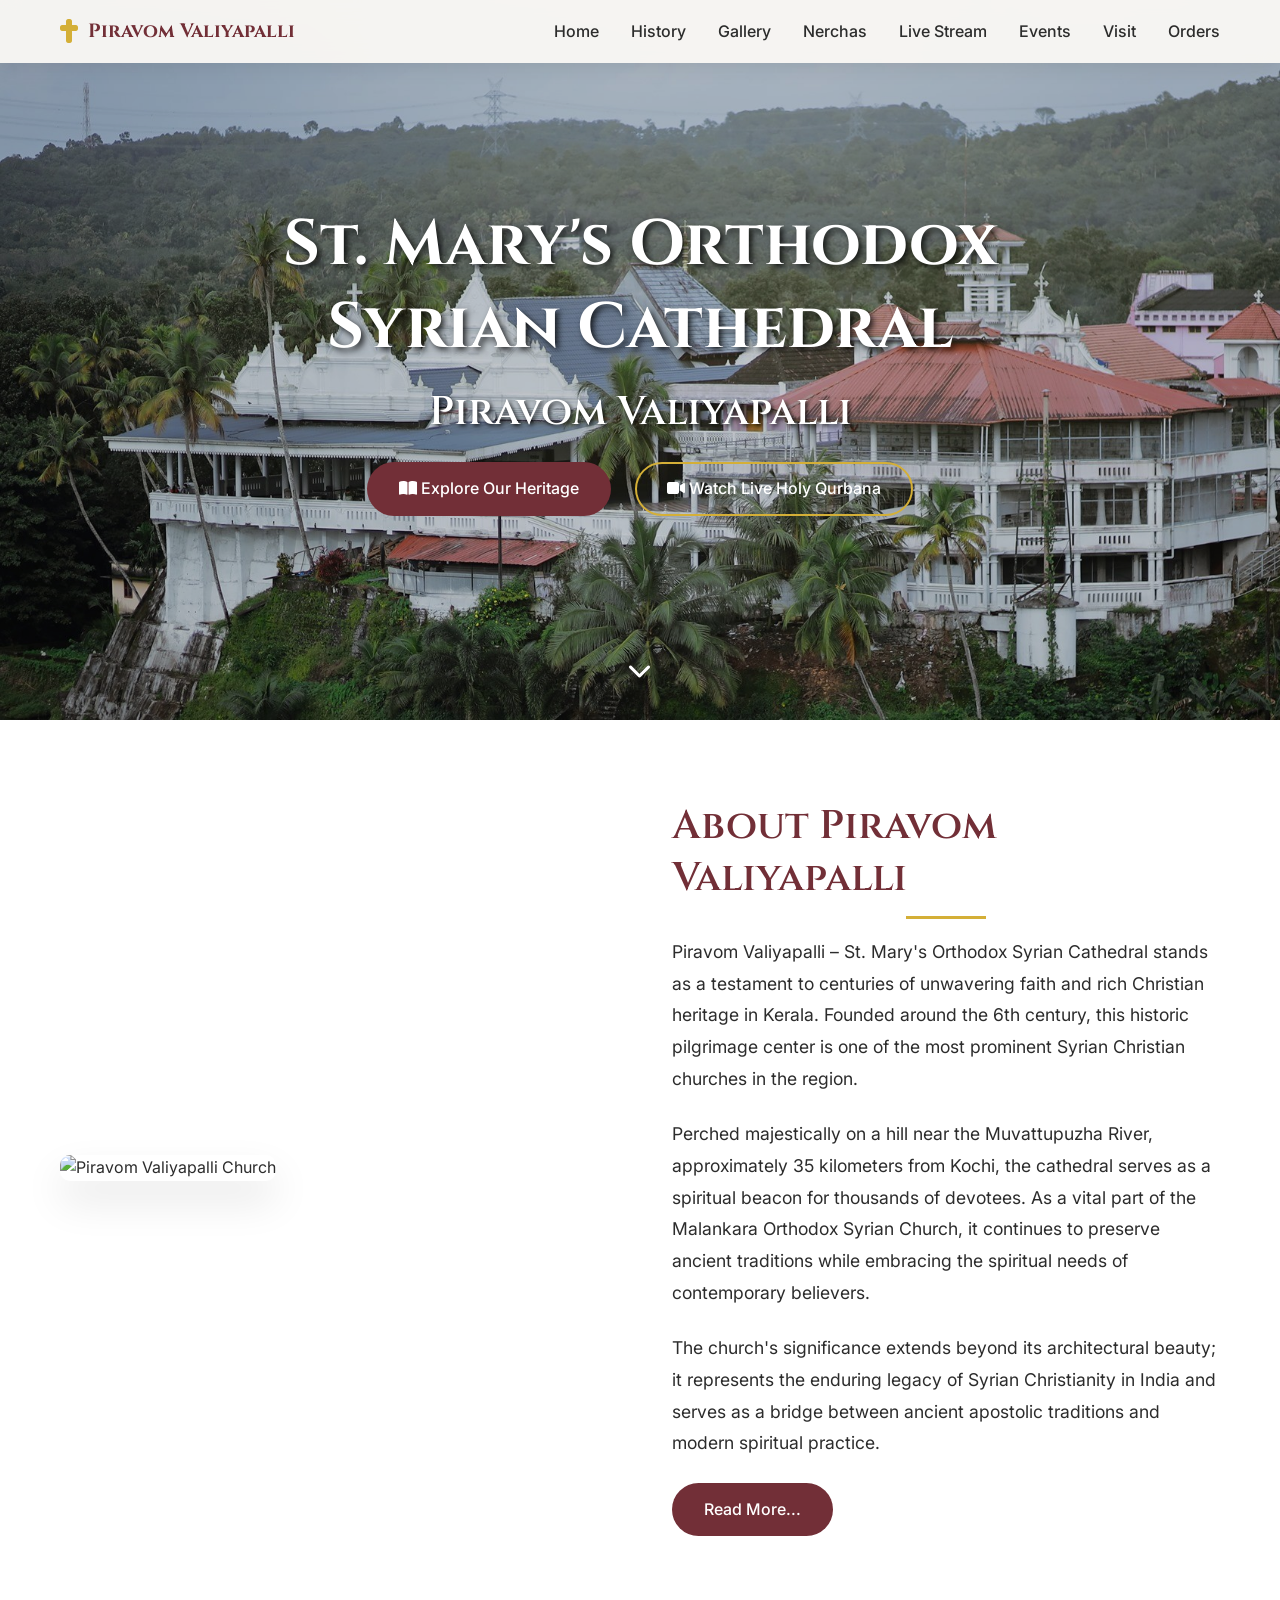
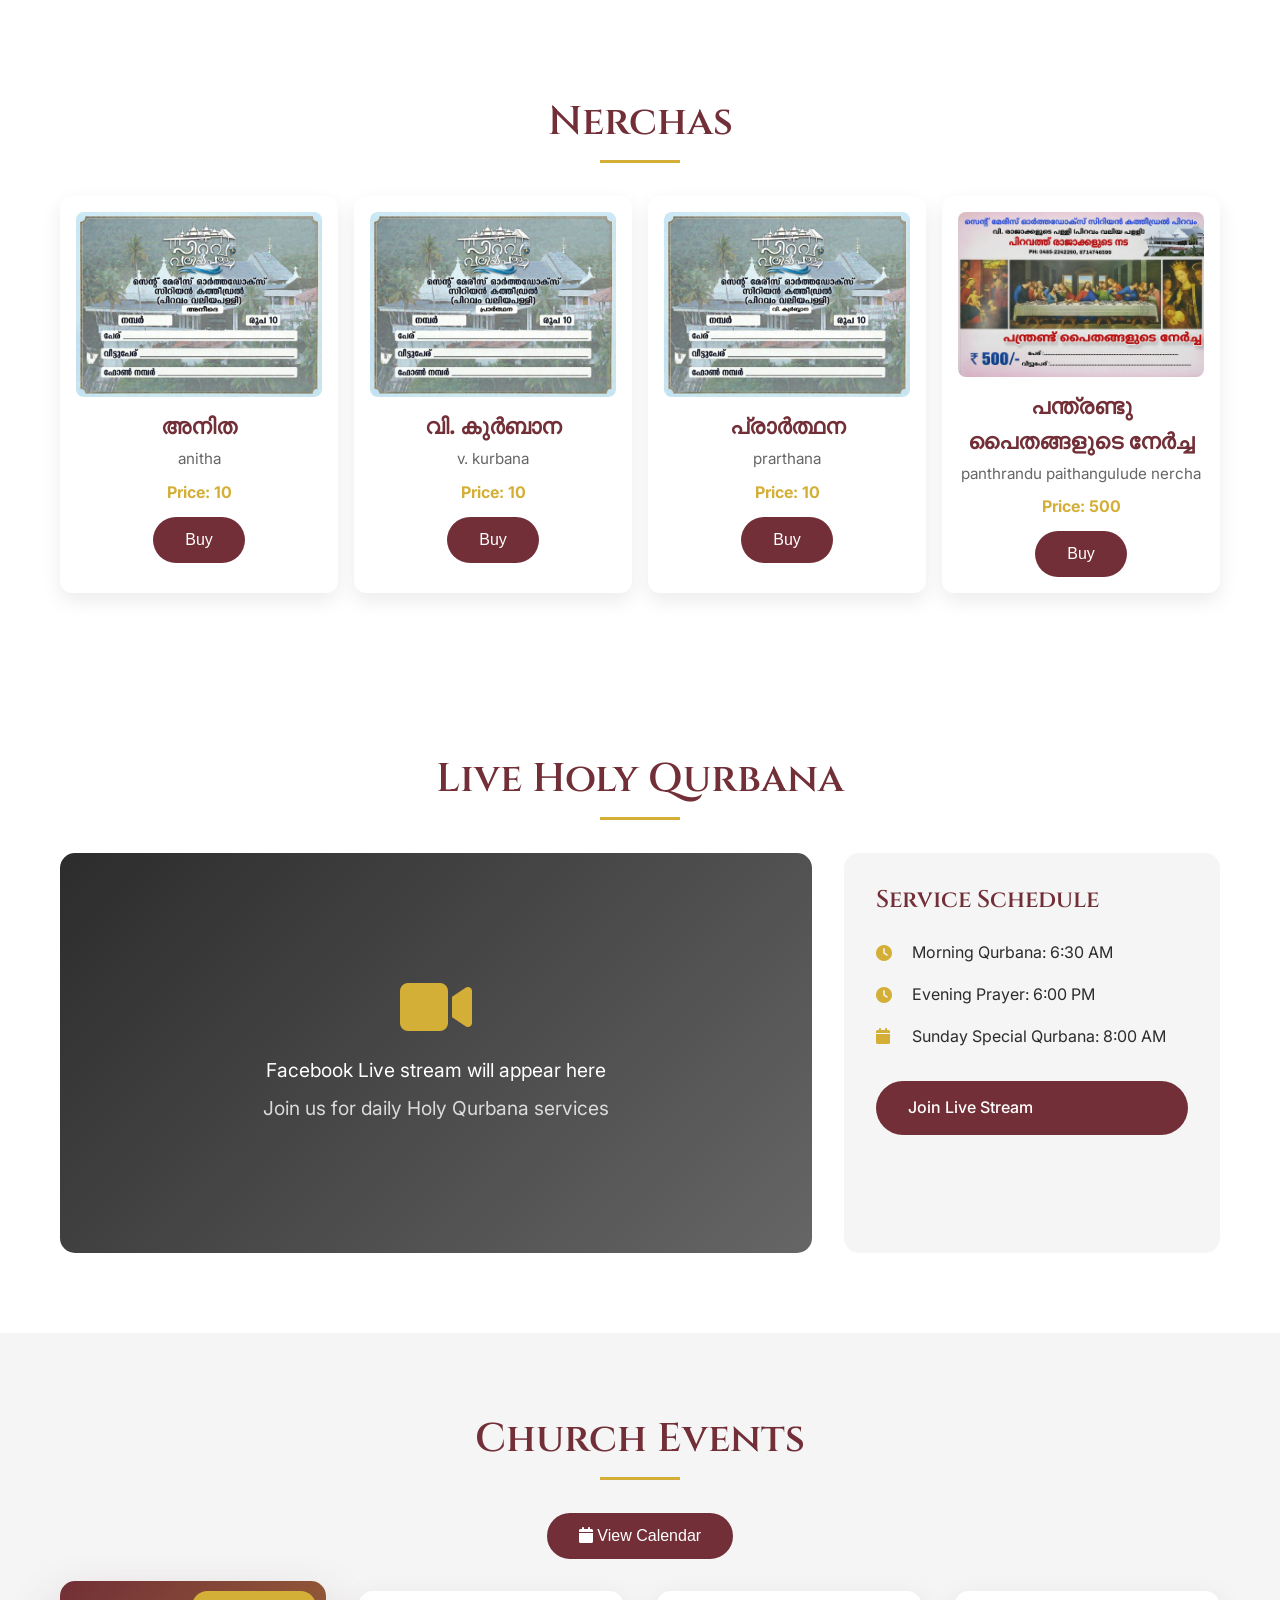
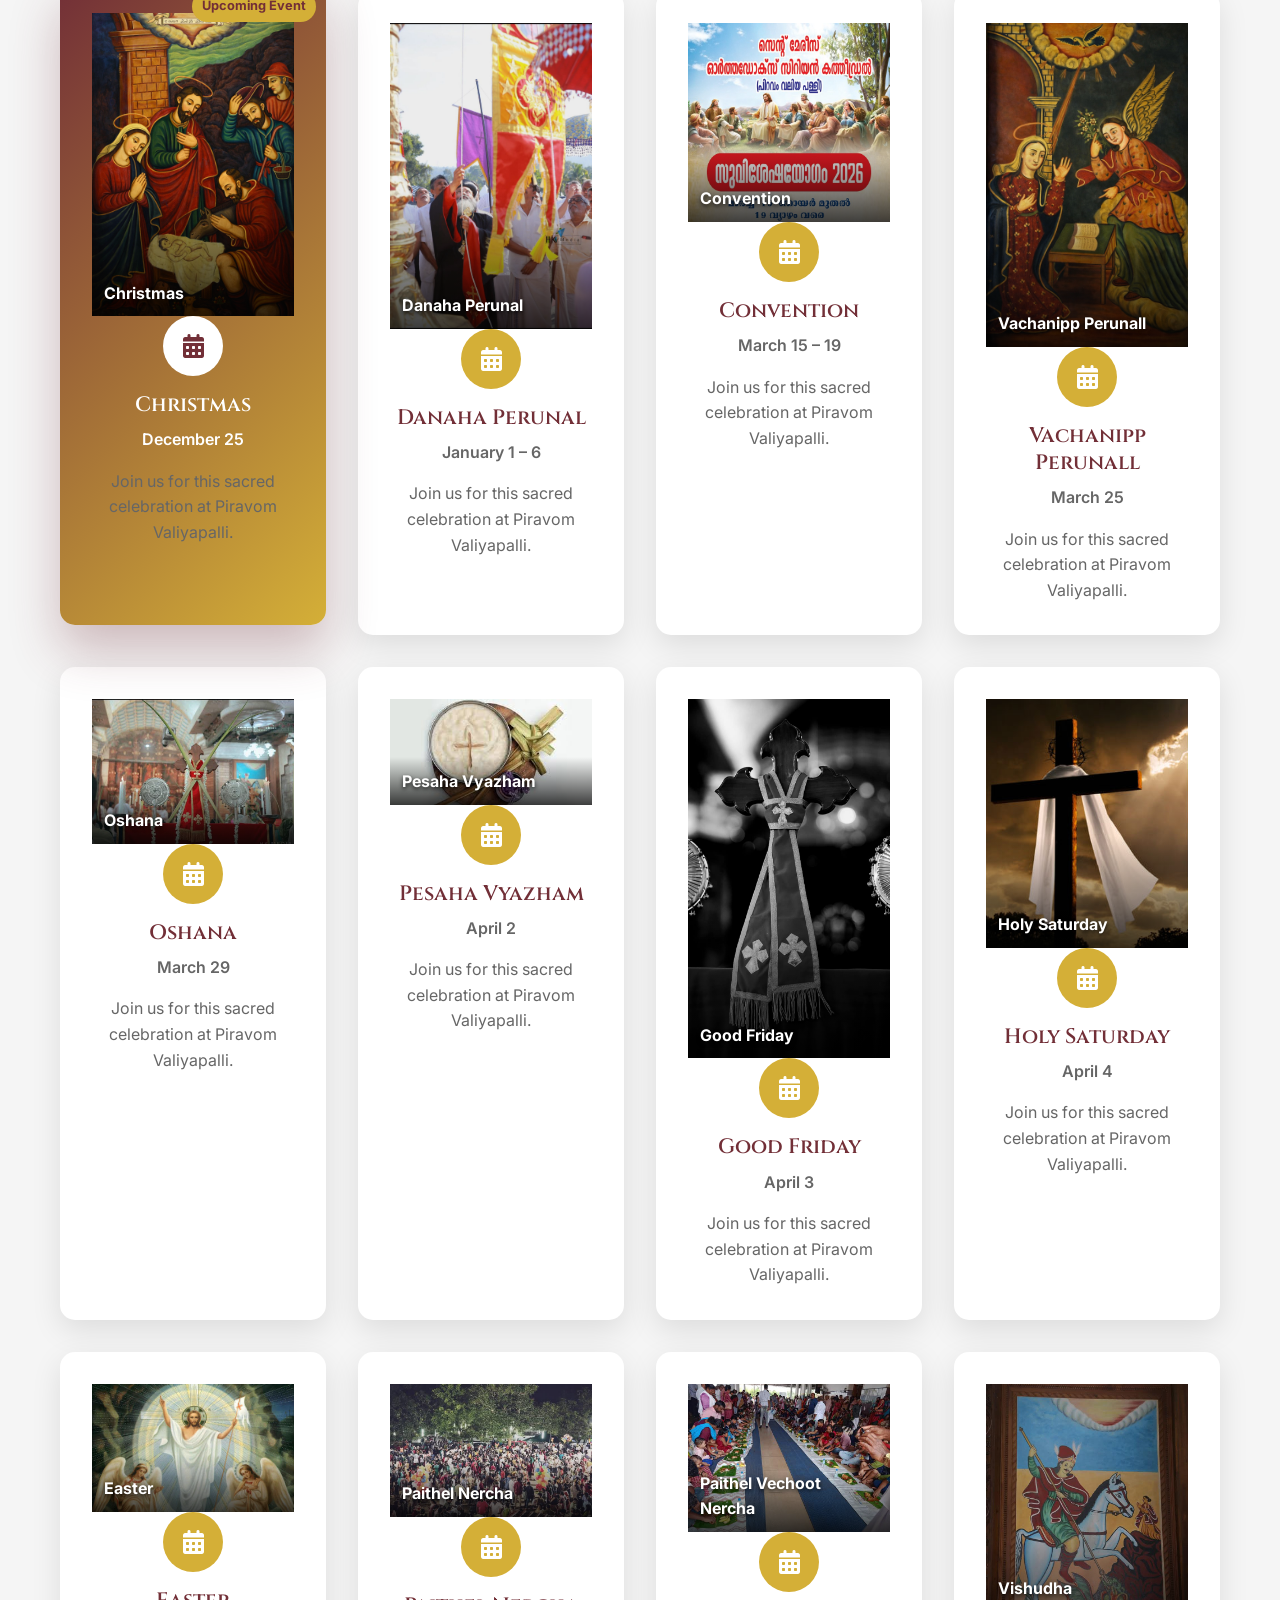
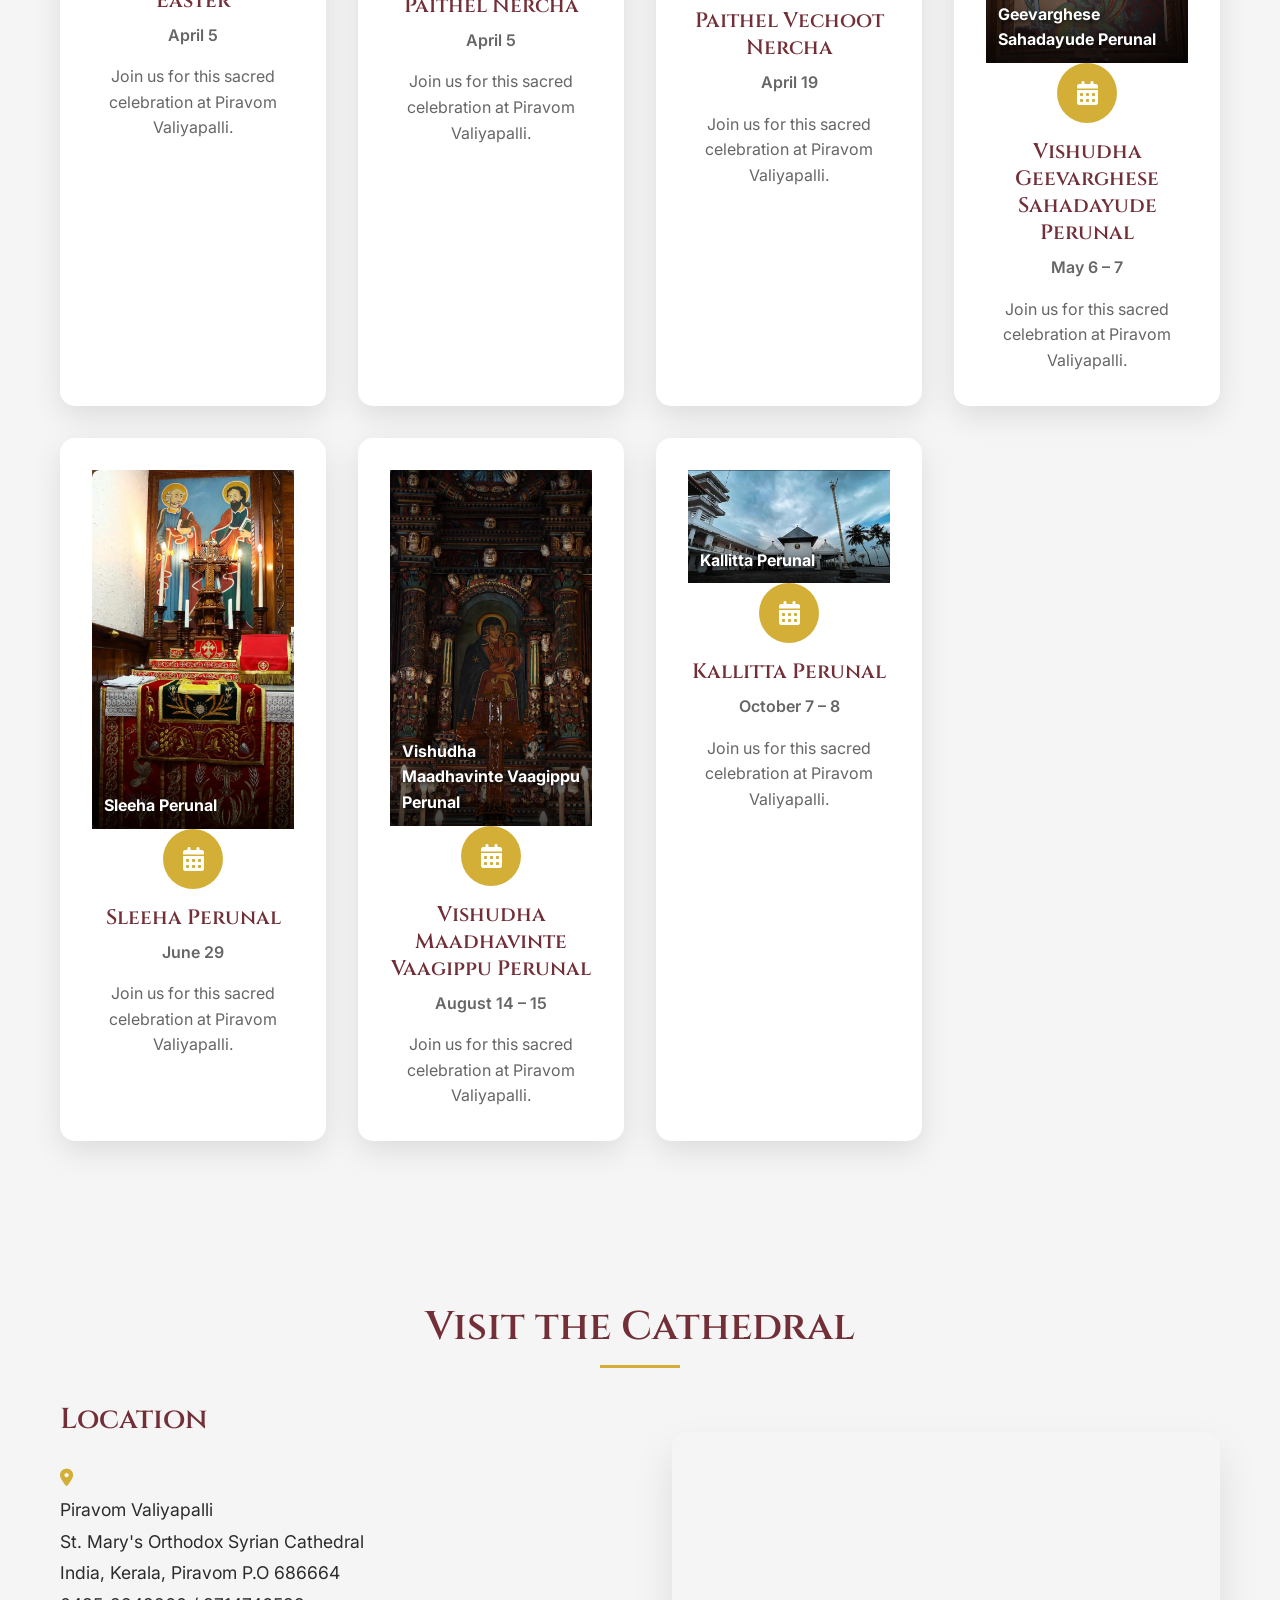
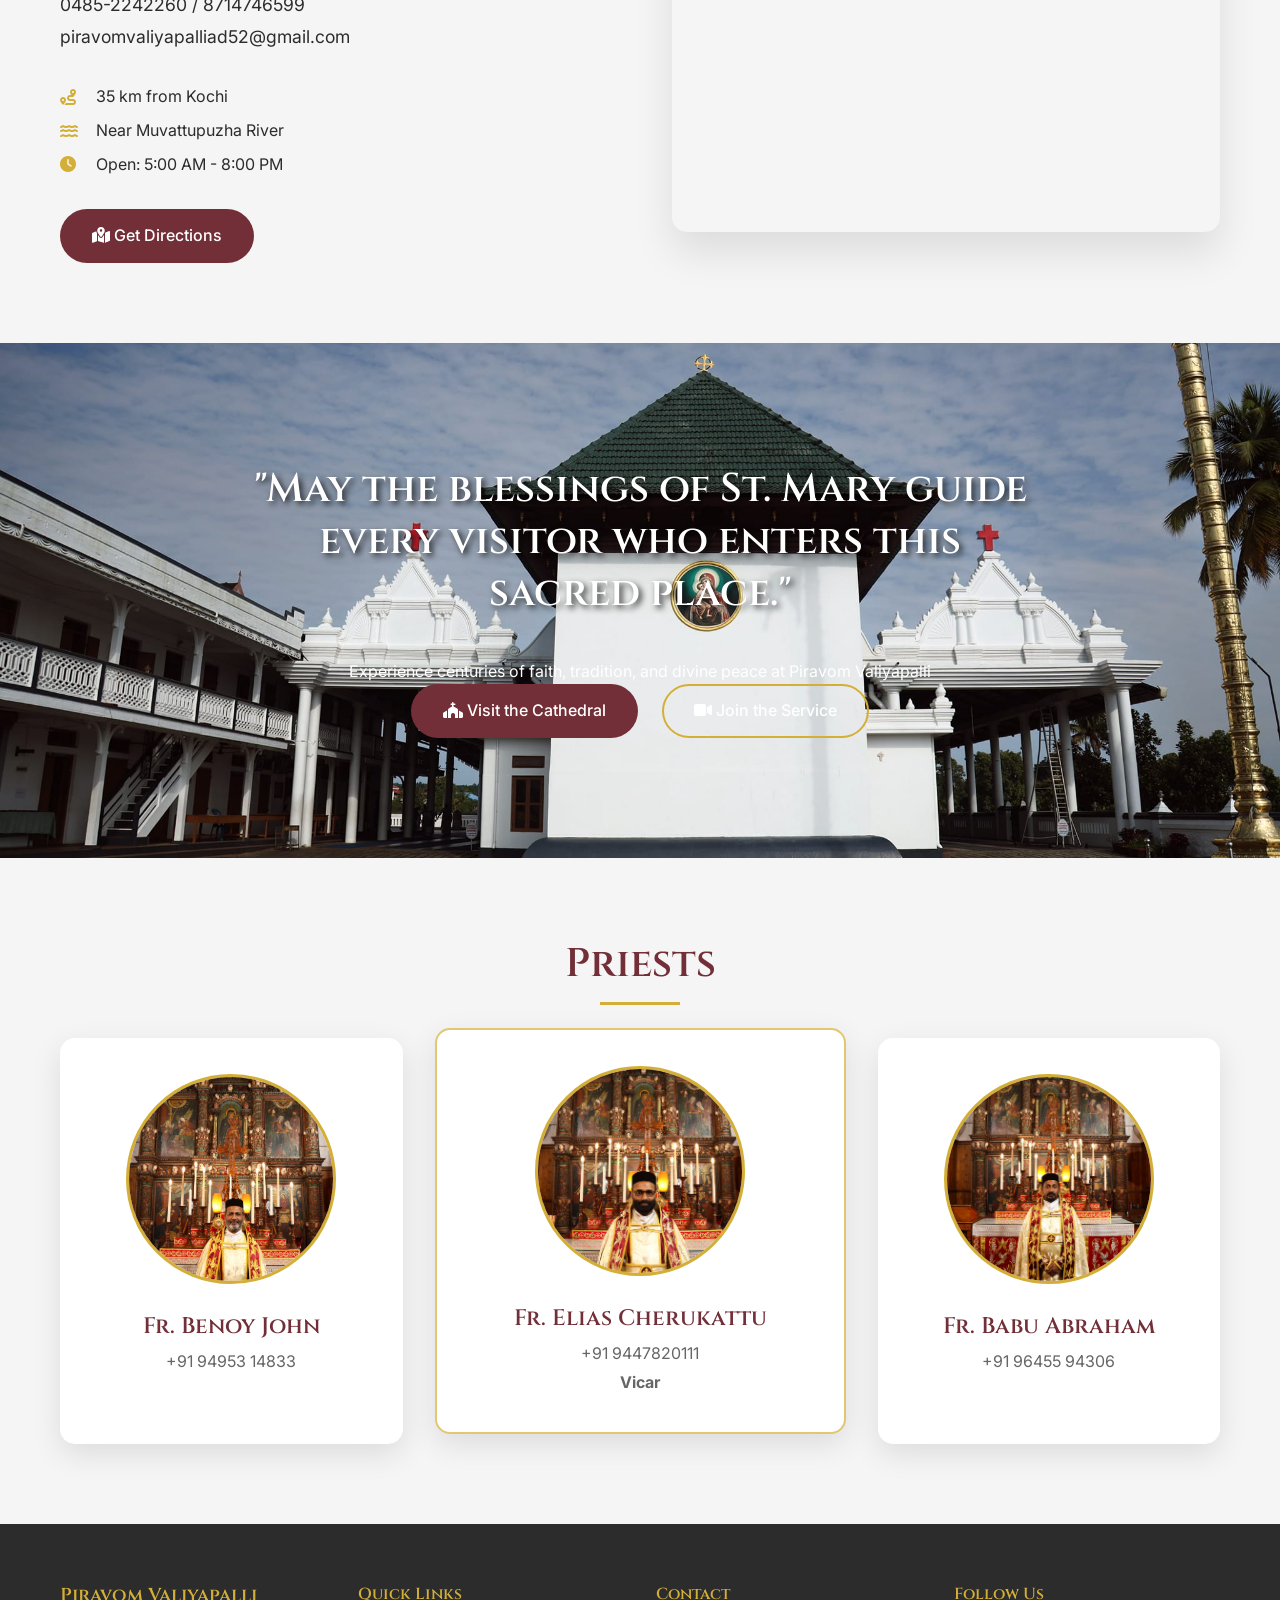
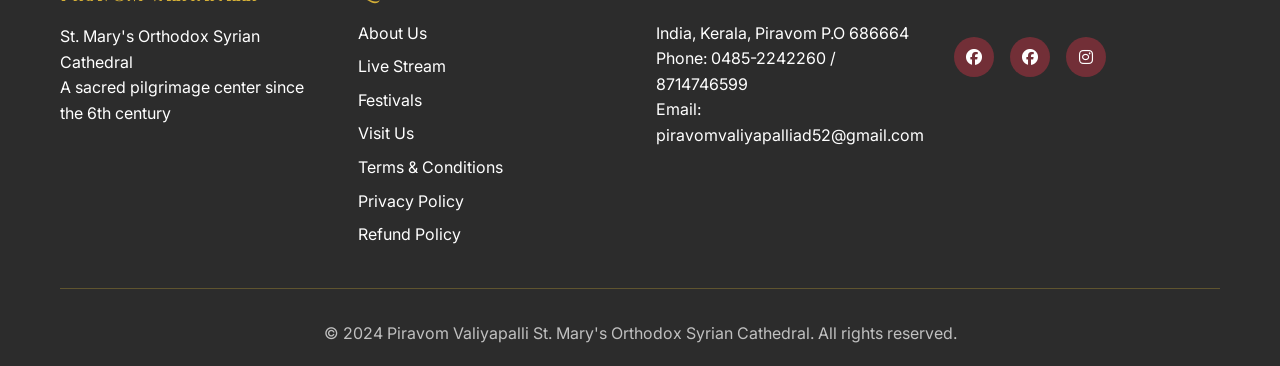
==== commit 7ba0c636: "Add legal pages (terms, privacy, refund), footer links, Flask server hardening, admin and nercha upd" ====
--- a/index.html
+++ b/index.html
@@ -257,6 +257,9 @@
                         <li><a href="#live">Live Stream</a></li>
                         <li><a href="#festivals">Festivals</a></li>
                         <li><a href="#visit">Visit Us</a></li>
+                        <li><a href="/terms.html">Terms &amp; Conditions</a></li>
+                        <li><a href="/privacy.html">Privacy Policy</a></li>
+                        <li><a href="/refund.html">Refund Policy</a></li>
                     </ul>
                 </div>
                 <div class="footer-section">
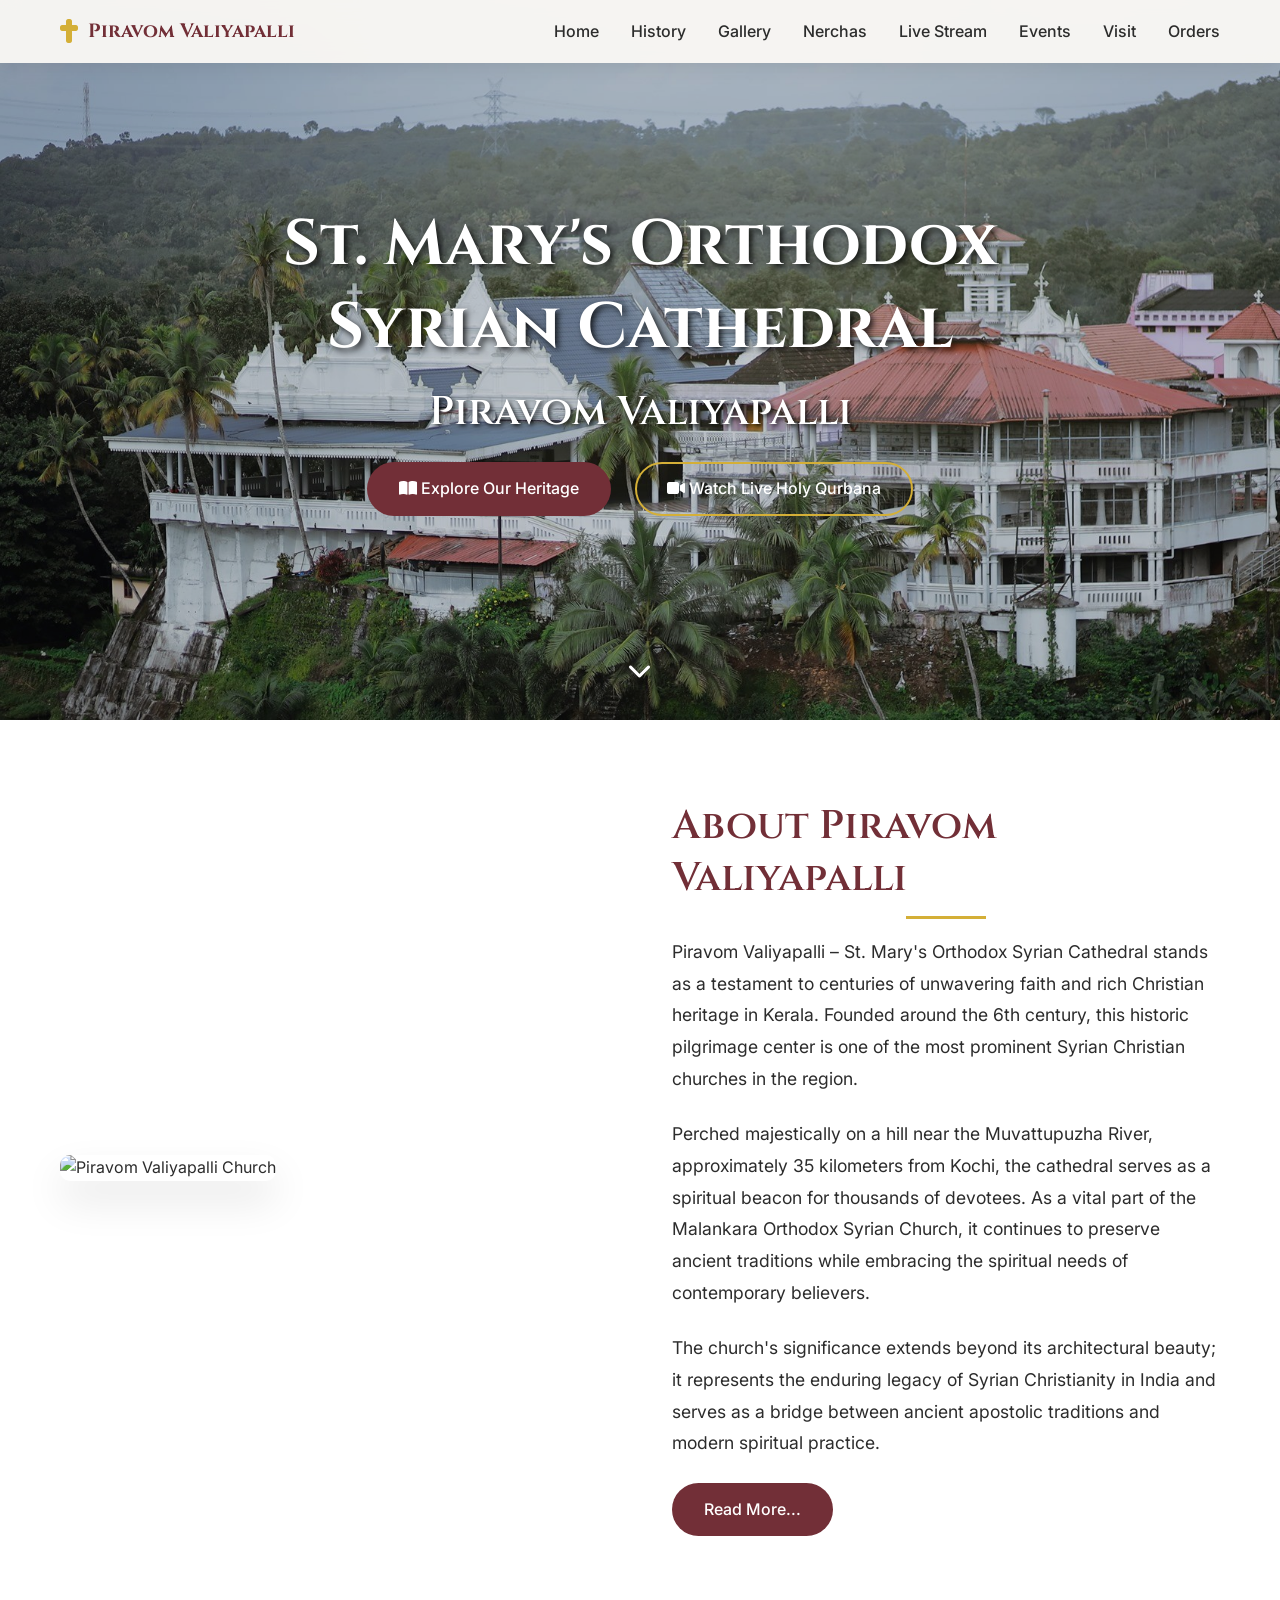
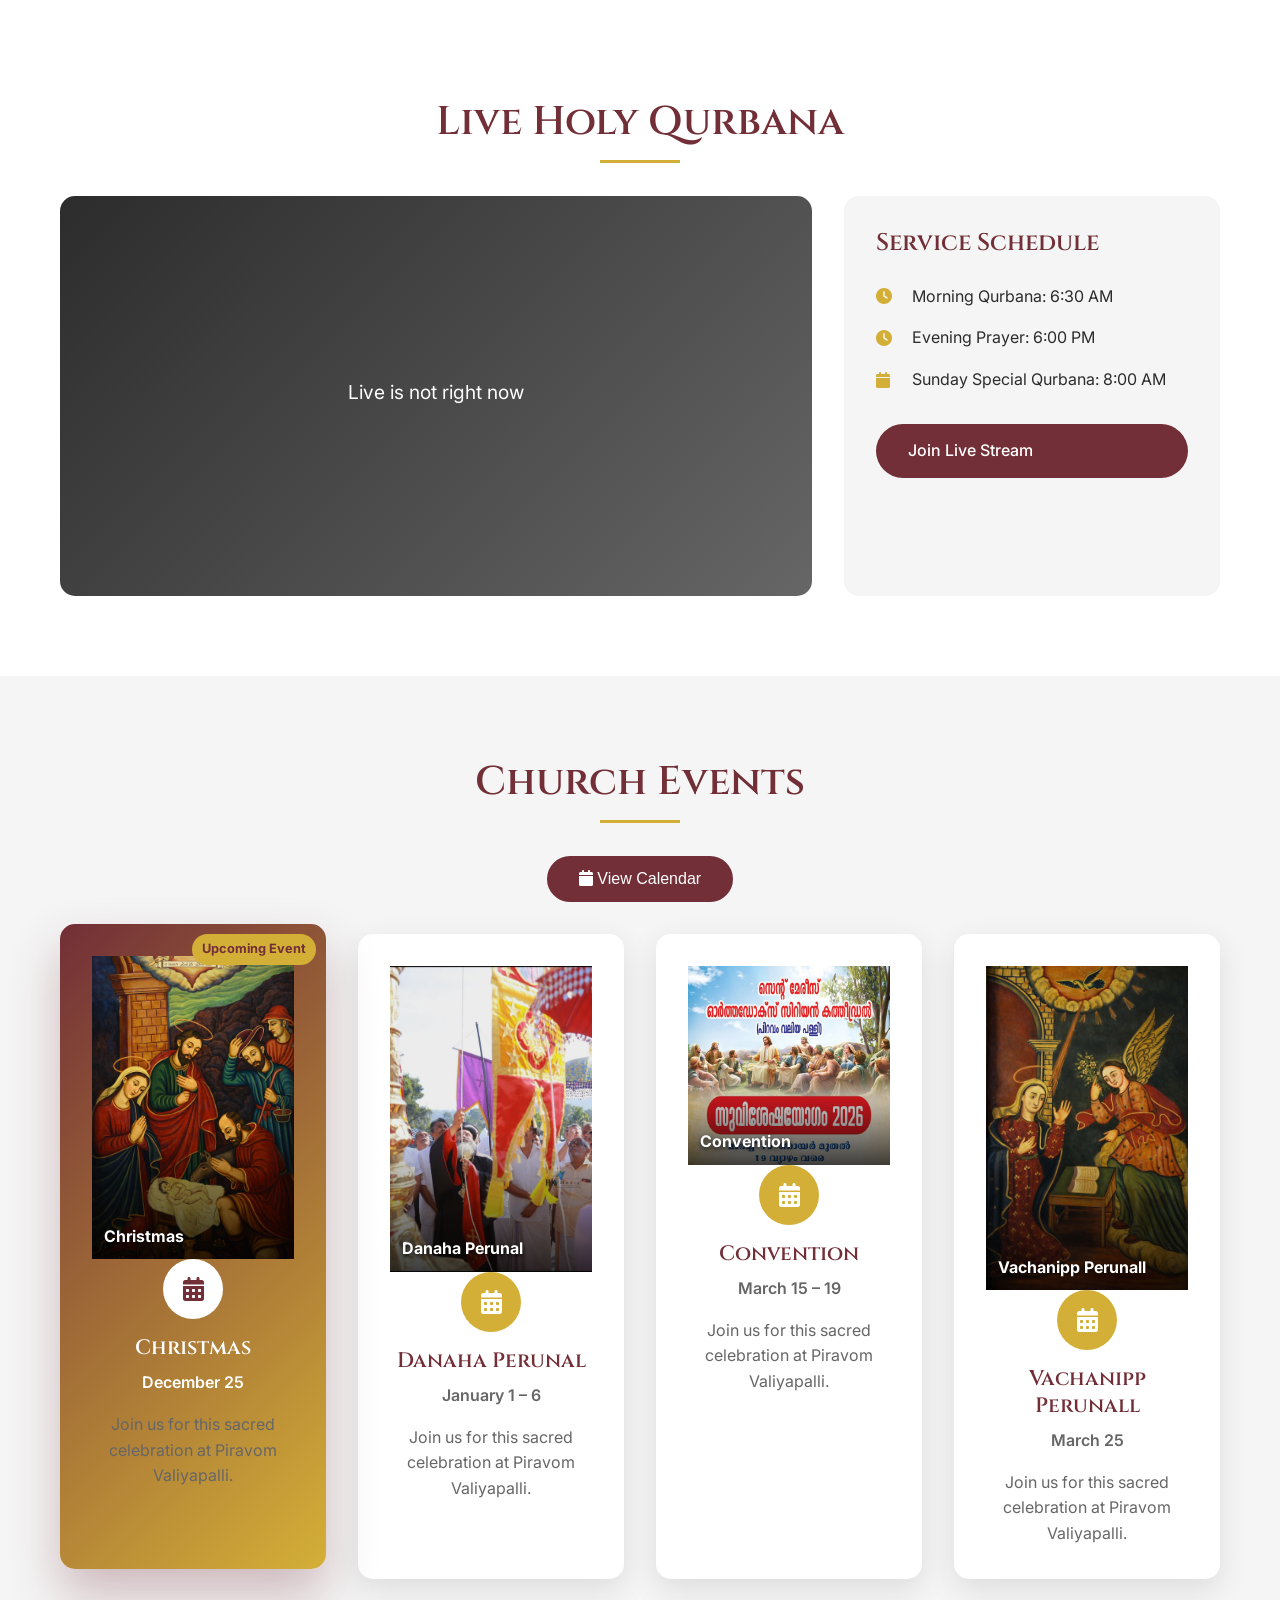
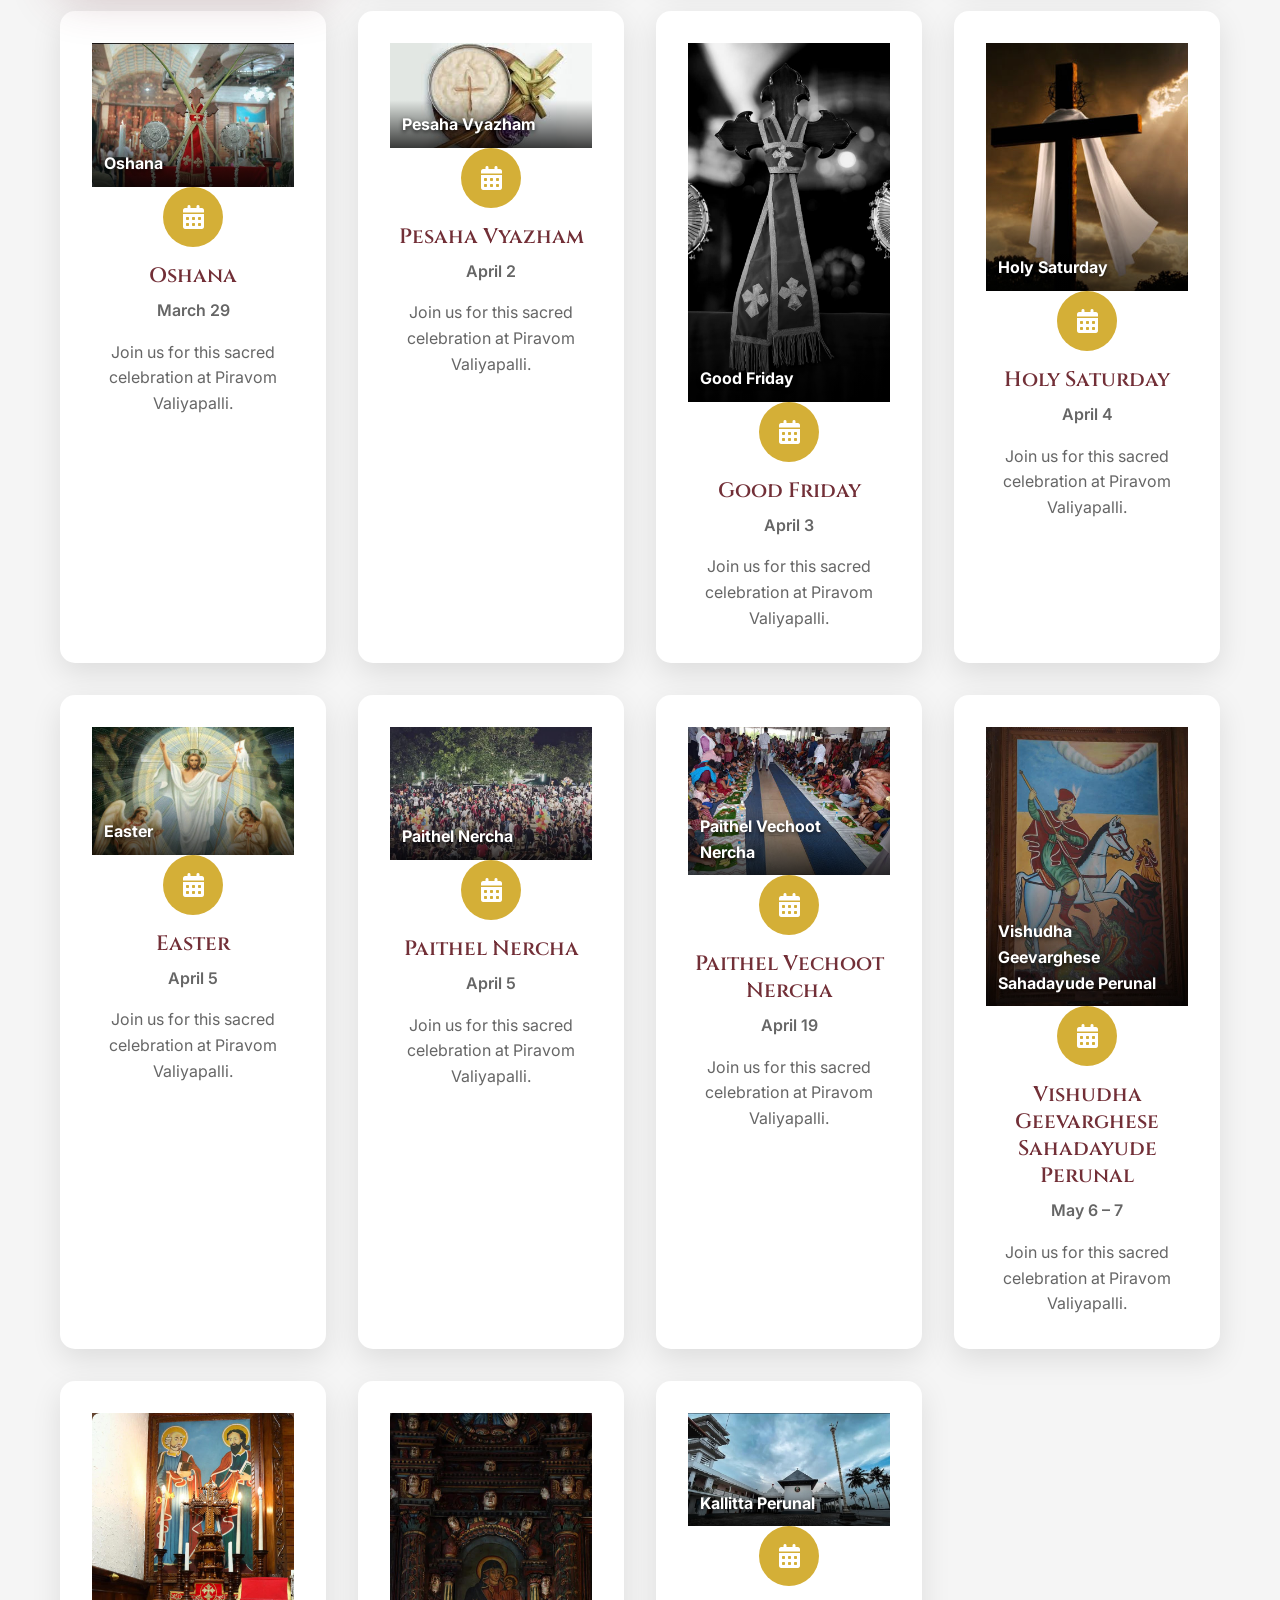
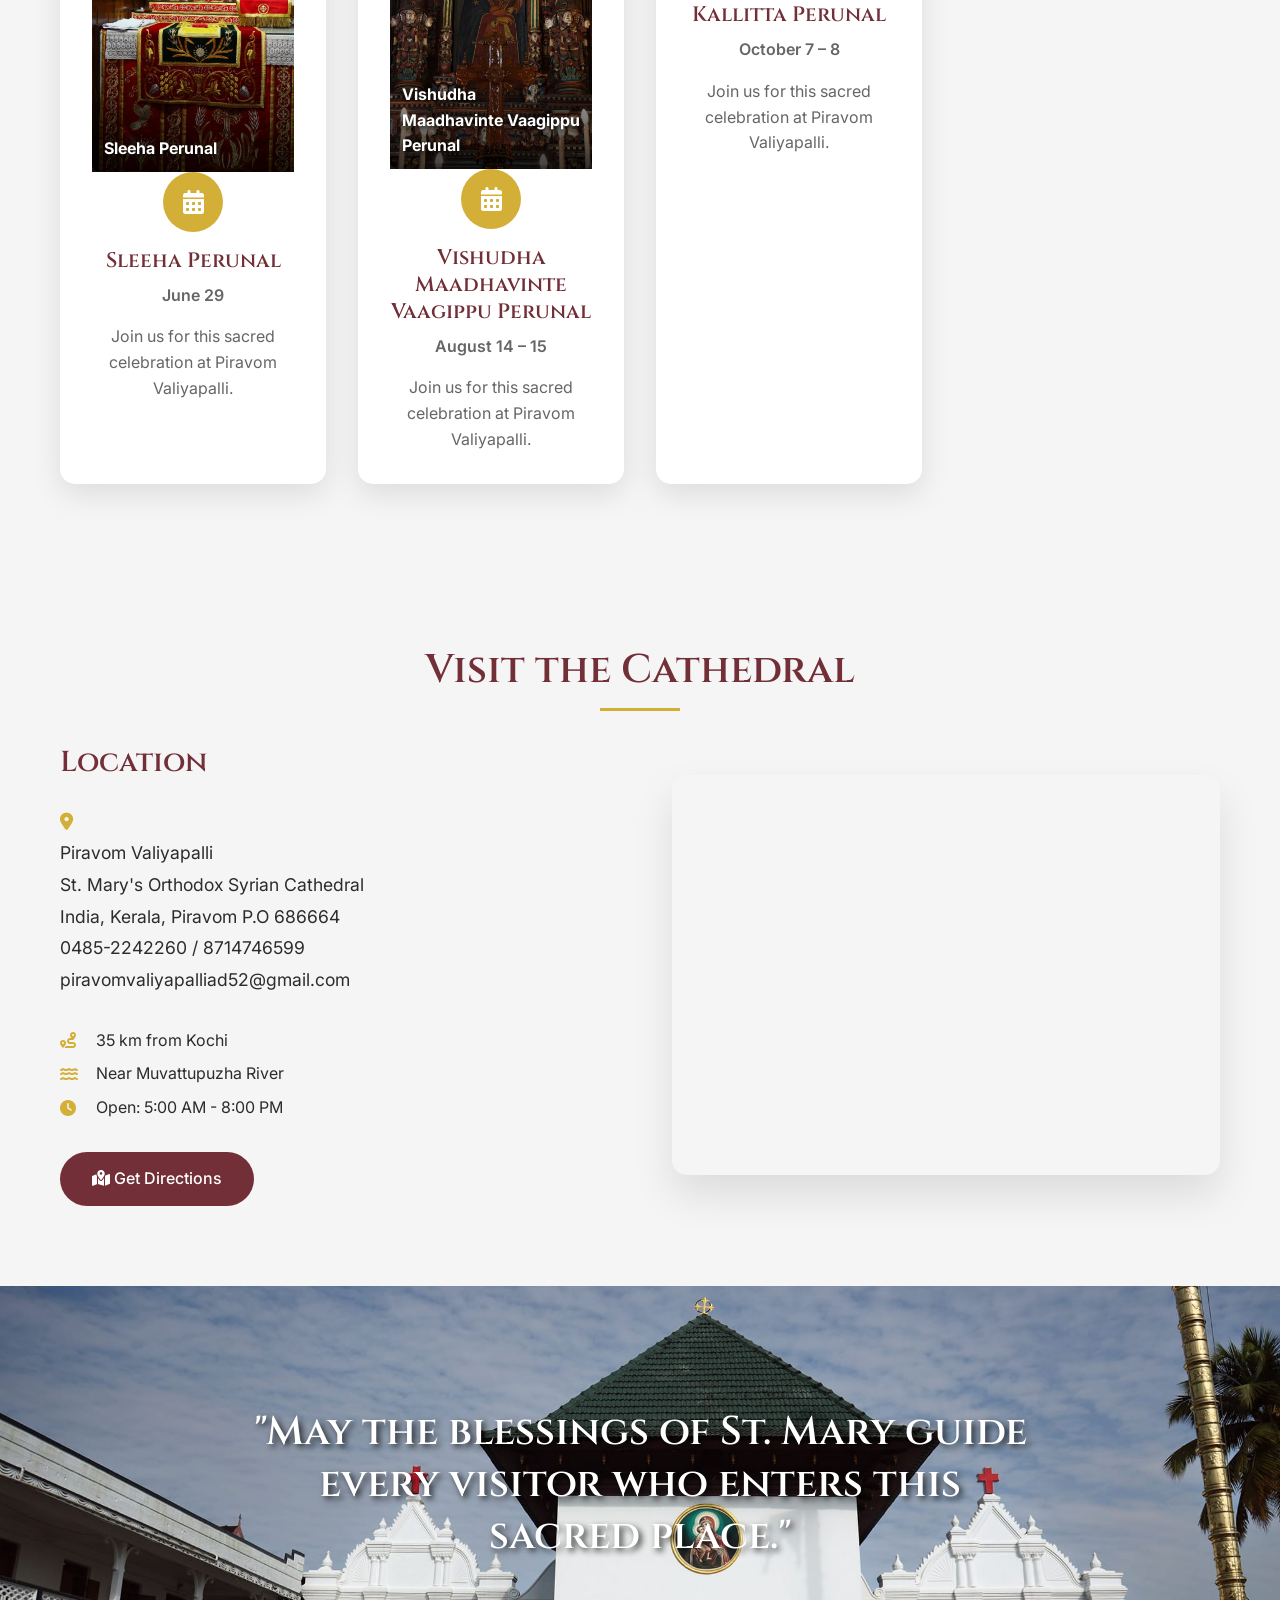
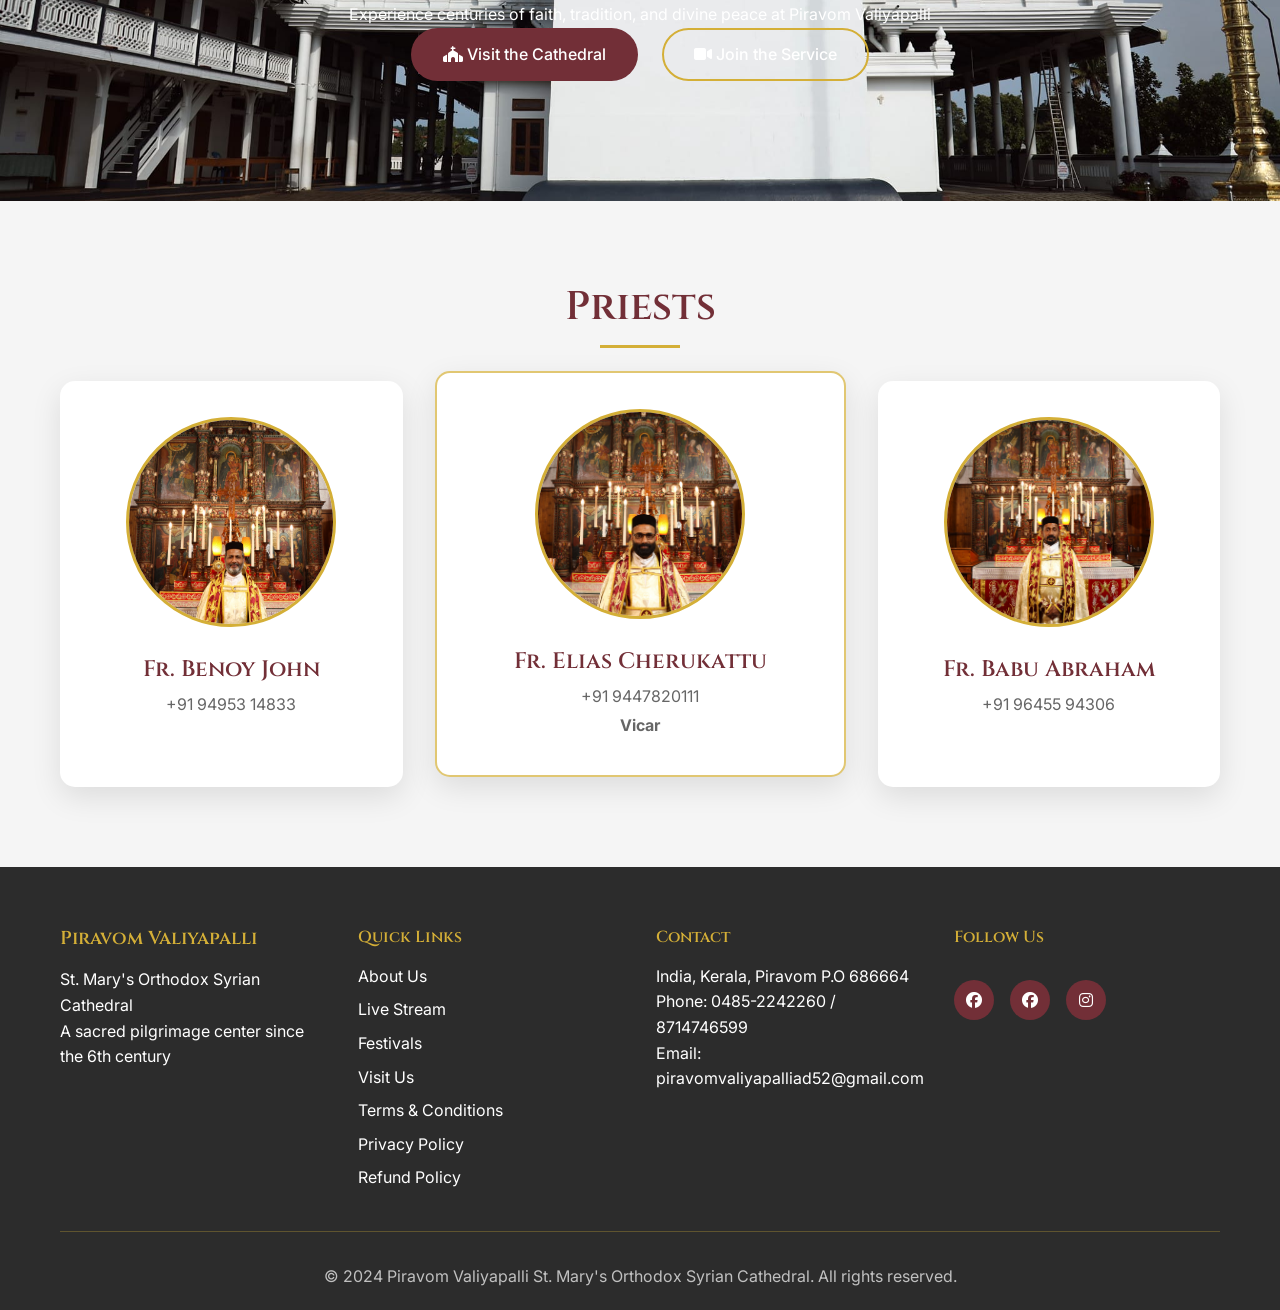
==== commit 045add39: "Site updates: admin live stream, gallery, nerchas, orders, history, live off-air state Made-with: Cu" ====
--- a/index.html
+++ b/index.html
@@ -32,7 +32,7 @@
                 <li><a href="/nerchas" class="nav-link">Nerchas</a></li>
                 <li><a href="#live" class="nav-link">Live Stream</a></li>
                 <li><a href="#festivals" class="nav-link">Events</a></li>
-                <li><a href="#visit" class="nav-link">Visit</a></li>
+                <li><a href="index.html#visit" class="nav-link">Visit</a></li>
                 <li><a href="/orders.html" class="nav-link">Orders</a></li>
             </ul>
             <div class="hamburger">
@@ -93,16 +93,6 @@
         </div>
     </section>
 
-    <!-- Nerchas Section -->
-    <section id="nerchas-home" class="about fade-in">
-        <div class="container">
-            <h2 class="section-title">Nerchas</h2>
-            <div class="nerchas-home-grid" id="nerchas-home-grid">
-                <!-- Filled by JavaScript -->
-            </div>
-        </div>
-    </section>
-
     <!-- Live Streaming Section -->
     <section id="live" class="live-stream fade-in">
         <div class="container">
@@ -110,9 +100,7 @@
             <div class="live-container">
                 <div class="video-placeholder">
                     <div class="video-content">
-                        <i class="fas fa-video"></i>
-                        <p>Facebook Live stream will appear here</p>
-                        <p class="live-schedule">Join us for daily Holy Qurbana services</p>
+                        <p>Live is not available right now</p>
                     </div>
                 </div>
                 <div class="live-info">
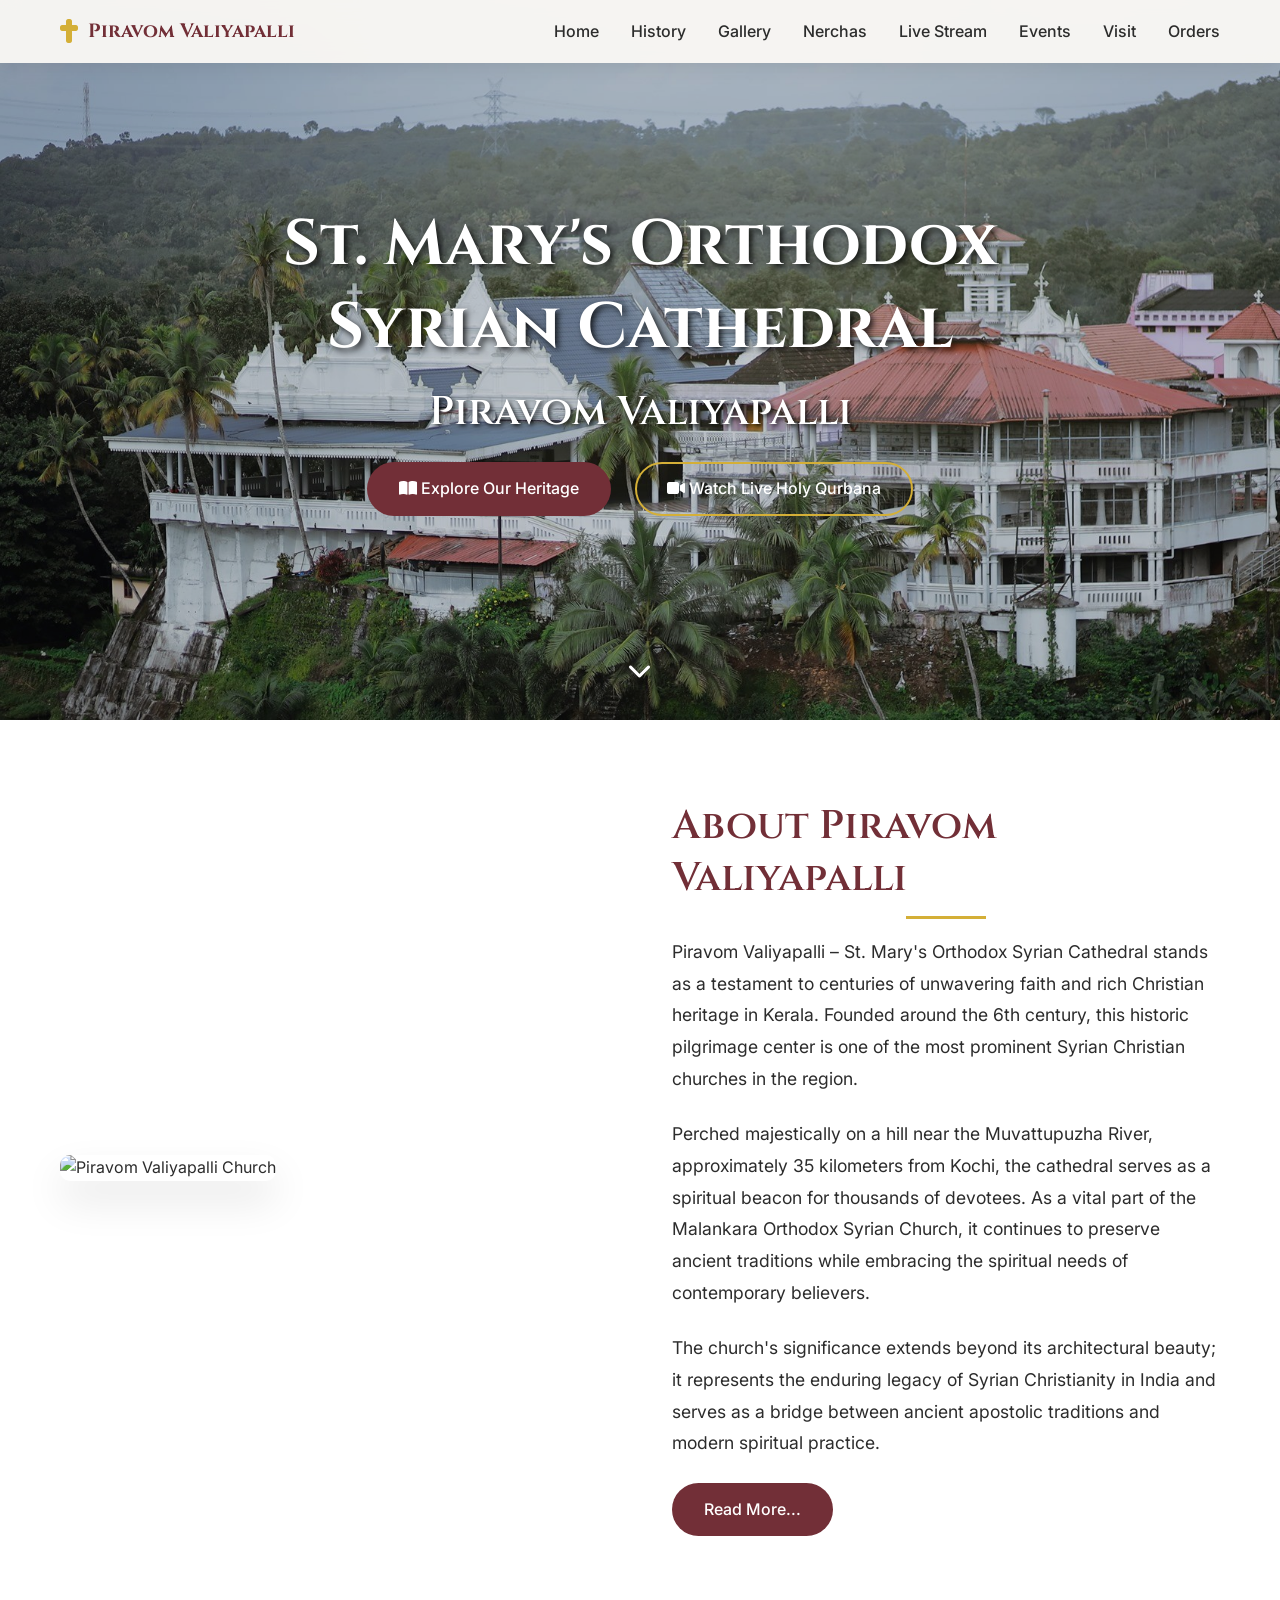
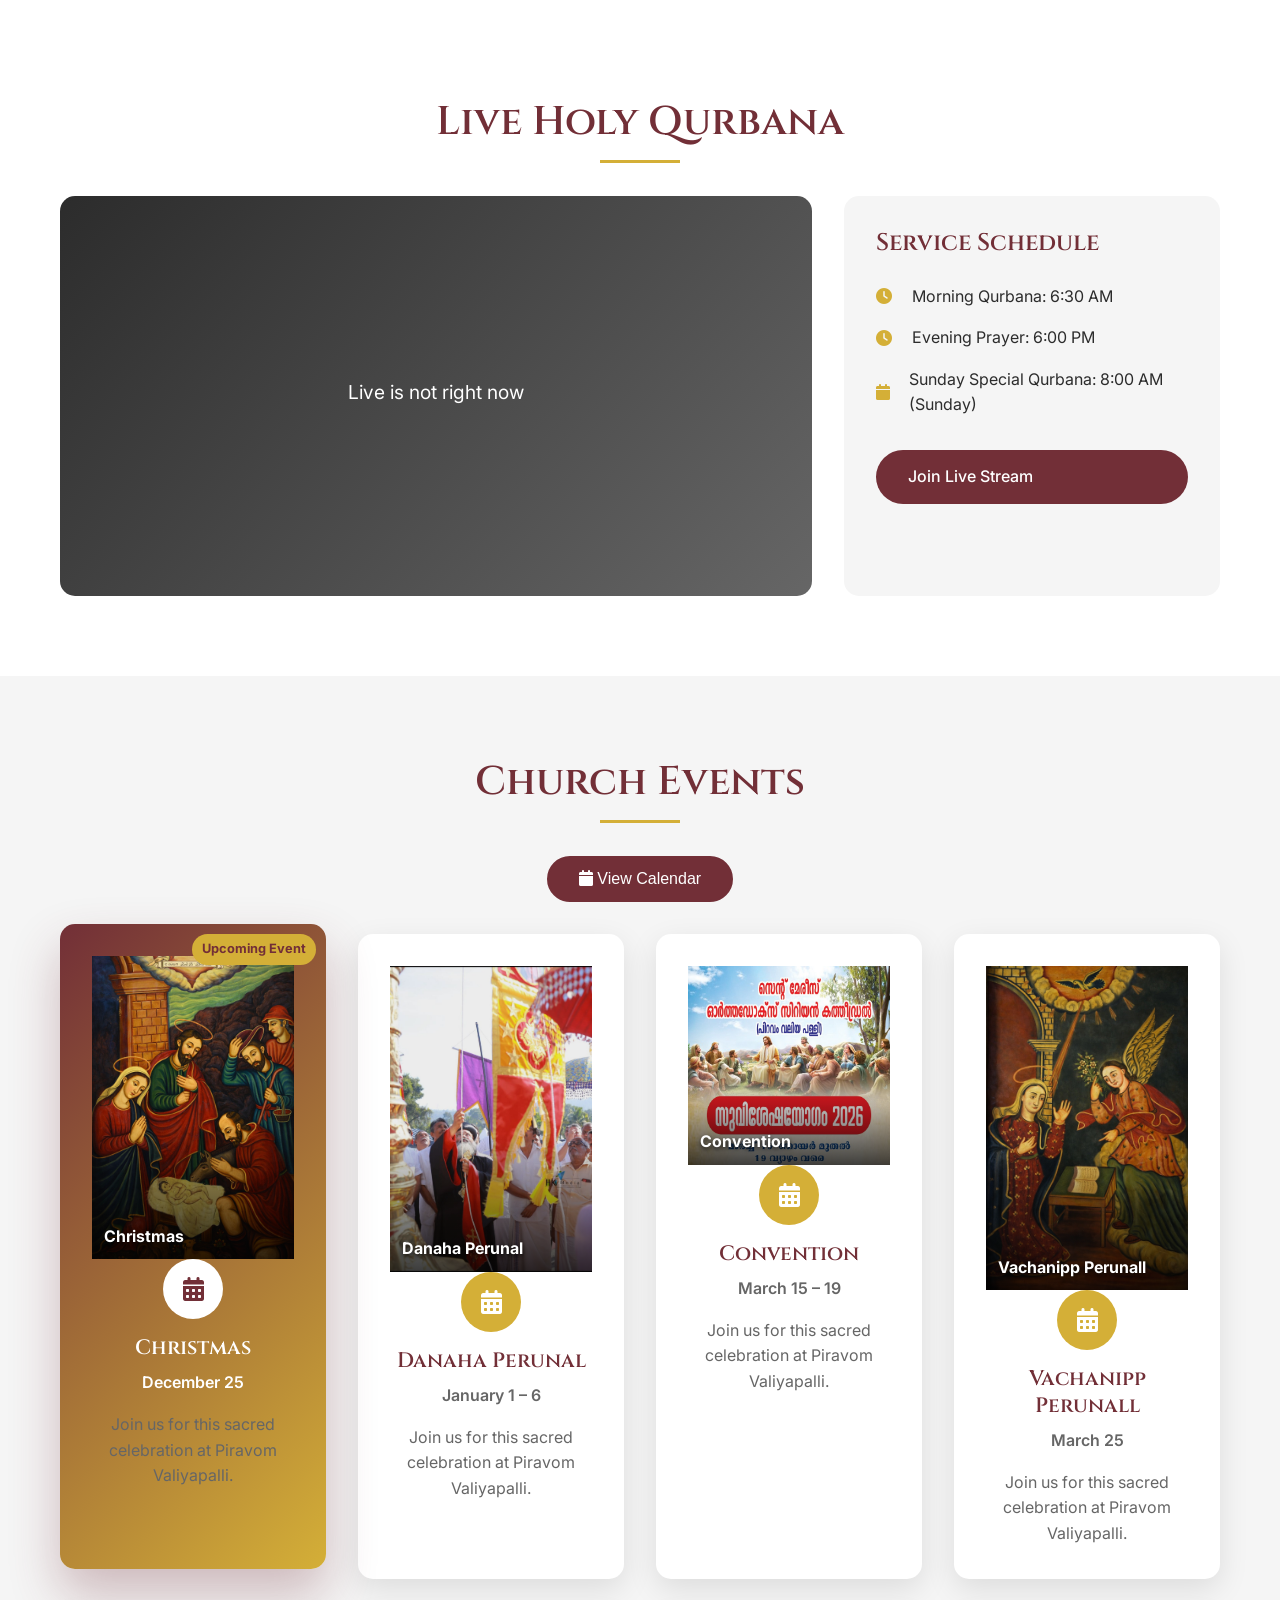
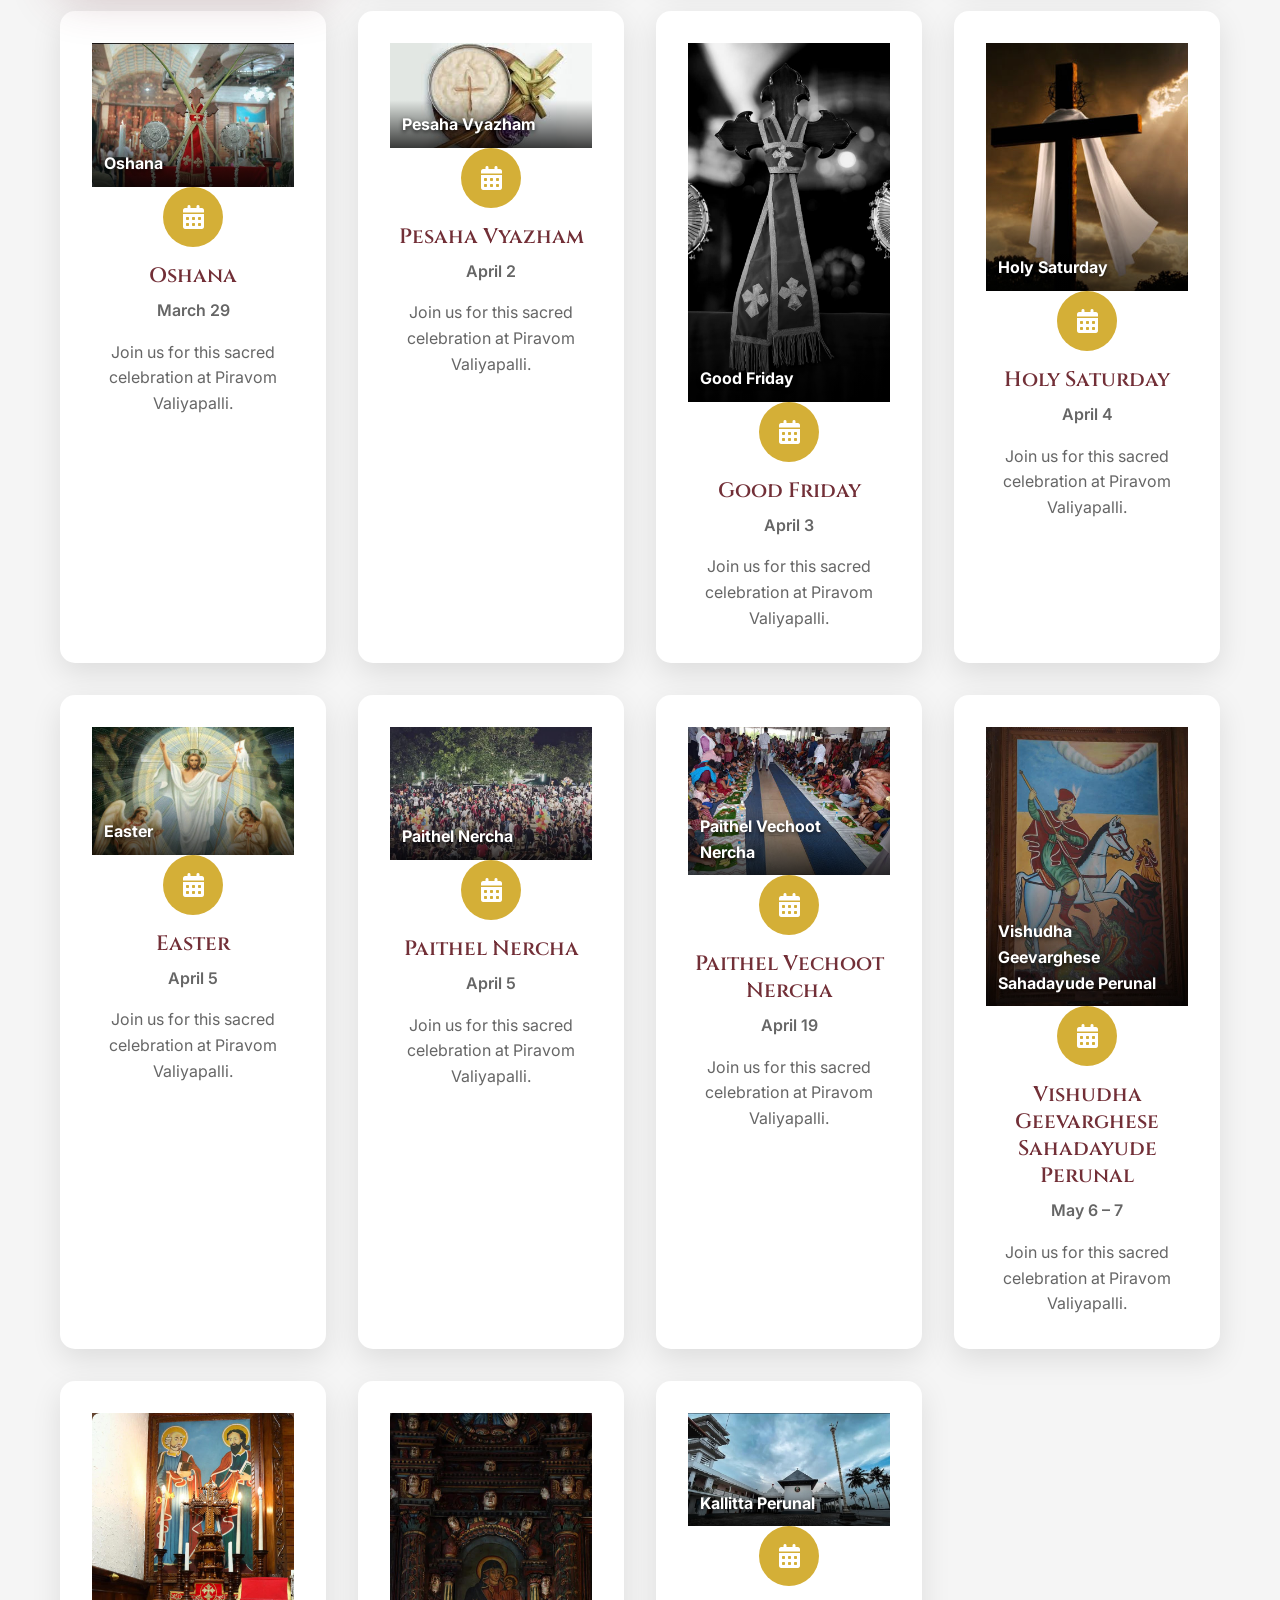
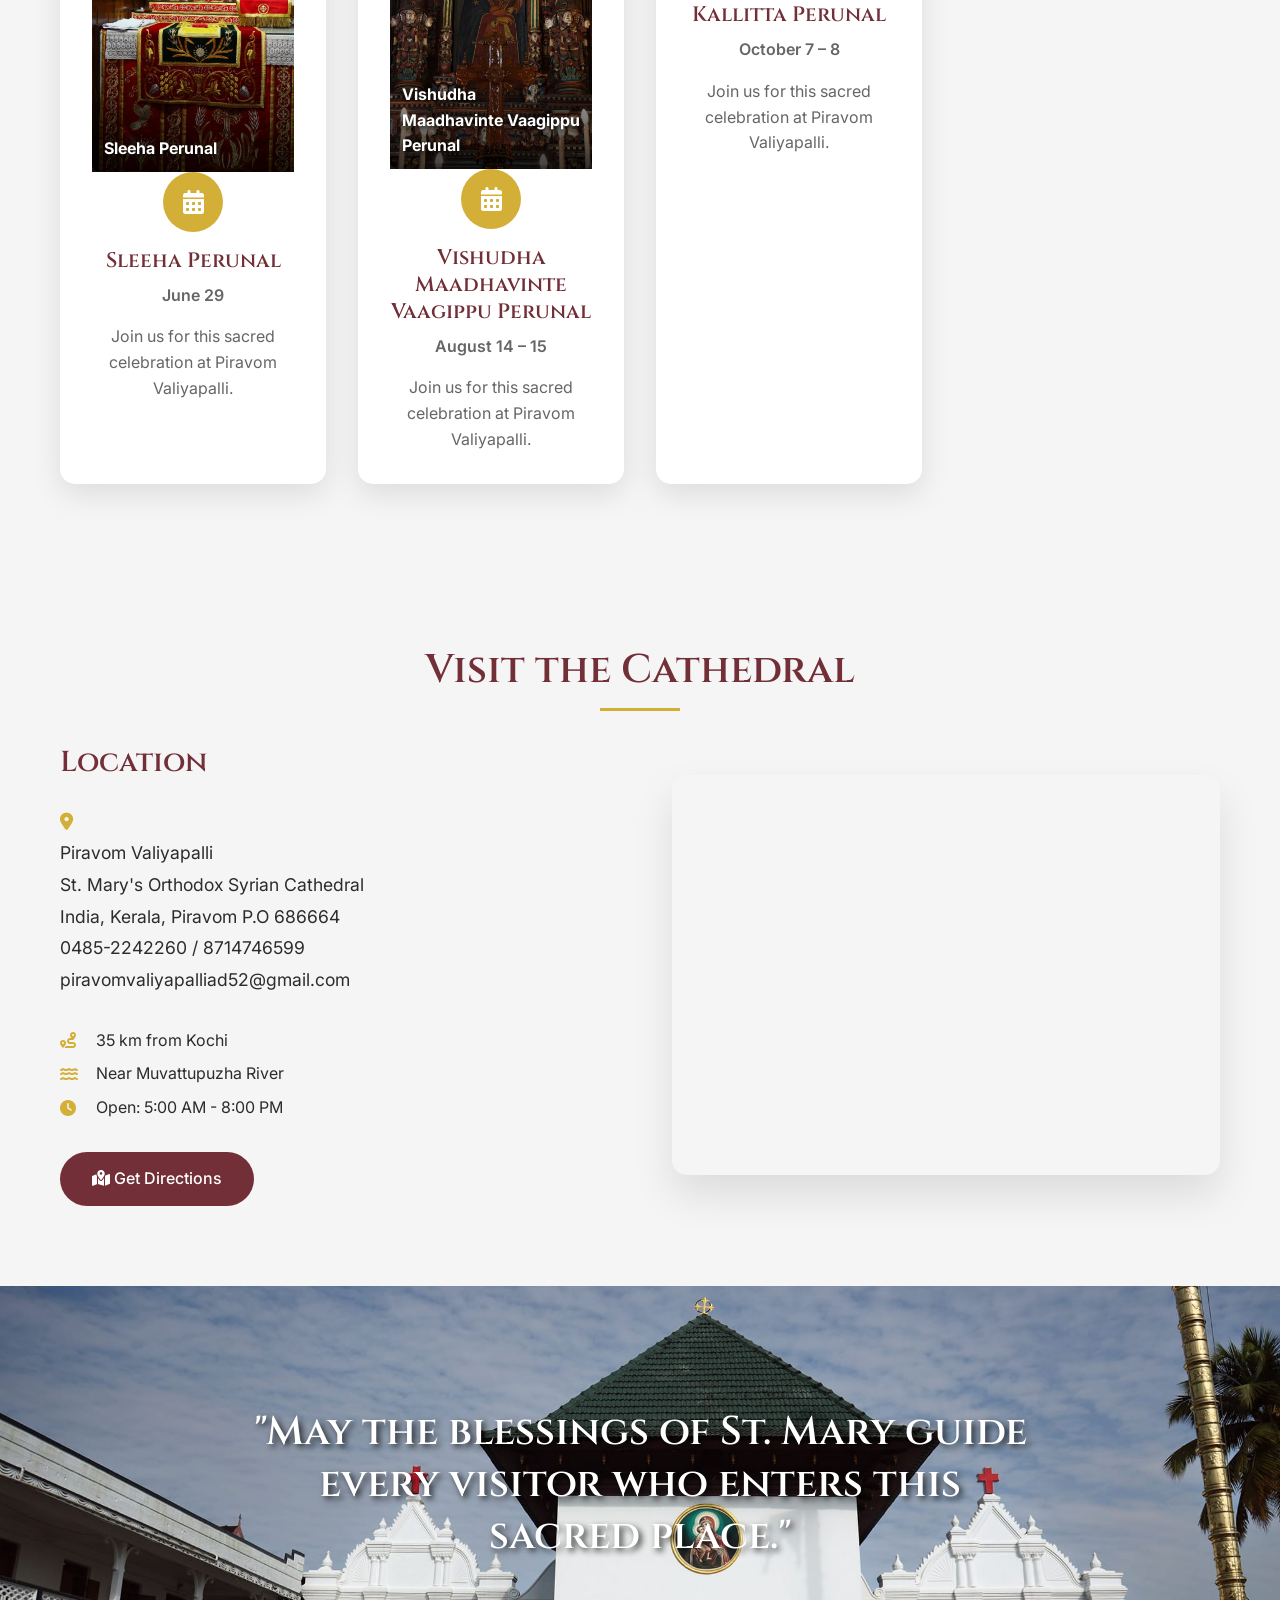
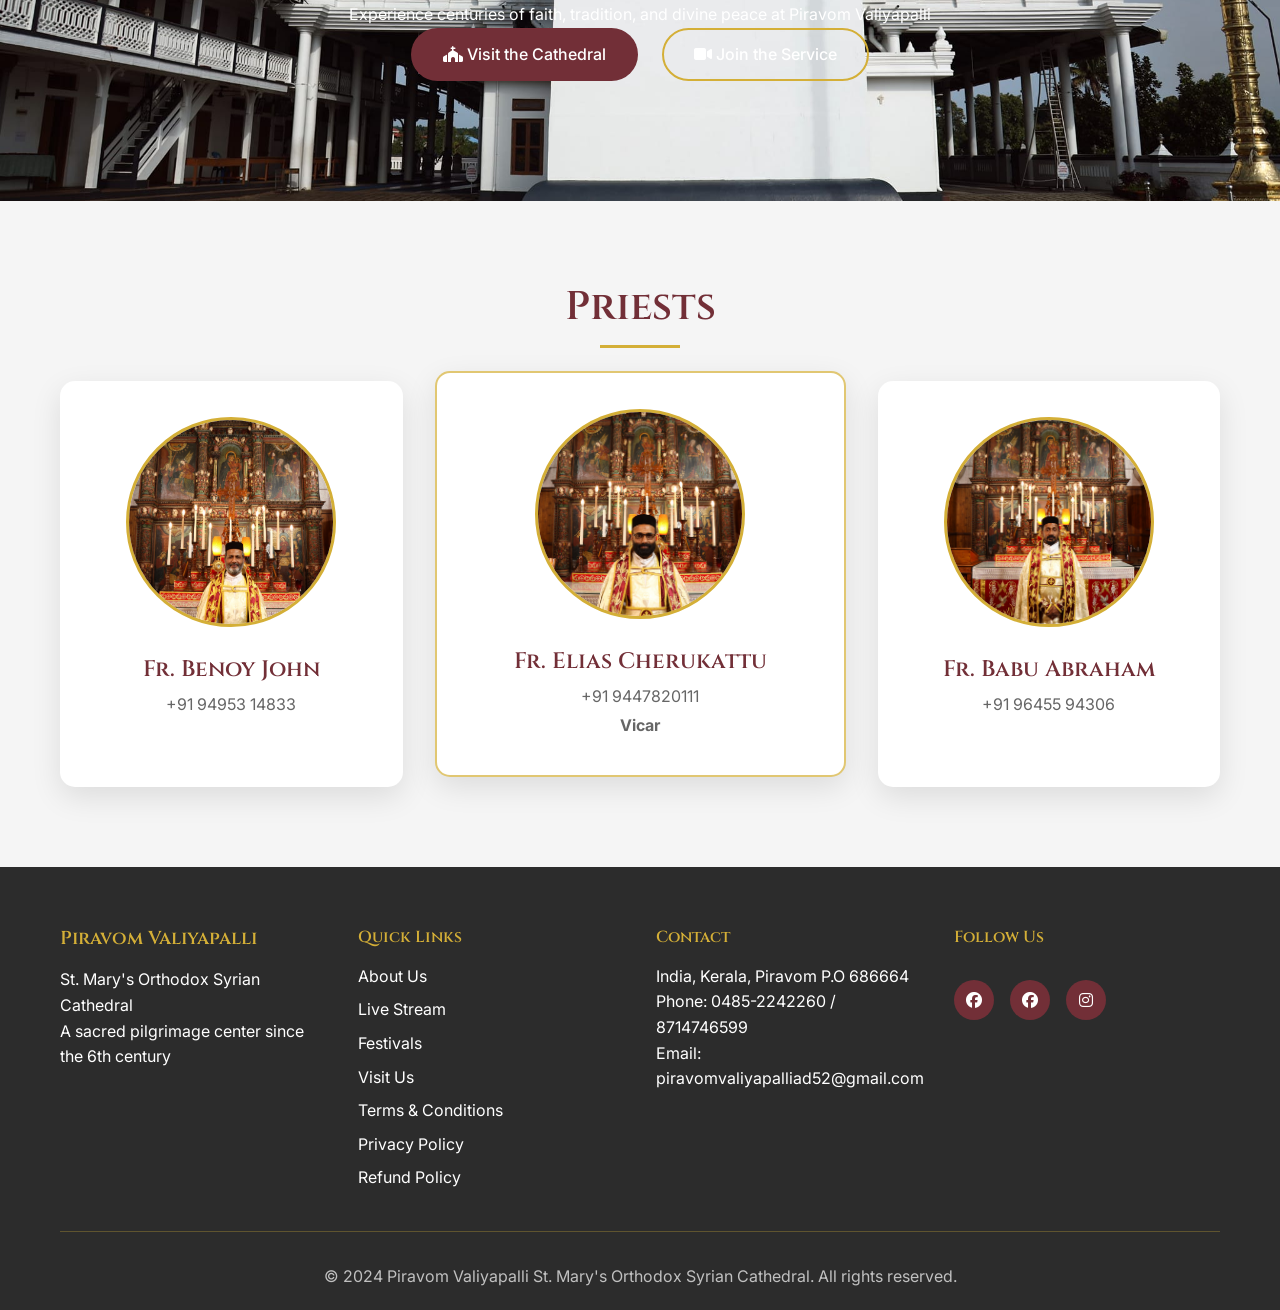
==== commit 60bcba32: "Add role-aware super admin panel and image replacement flow. Implement jobin-only super panel headin" ====
--- a/index.html
+++ b/index.html
@@ -72,17 +72,17 @@
         <div class="container">
             <div class="about-grid">
                 <div class="about-image">
-                    <img src="assets/about.jpg.jpeg" alt="Piravom Valiyapalli Church">
+                    <img id="about-section-image" src="assets/about.jpg.jpeg" alt="Piravom Valiyapalli Church">
                 </div>
                 <div class="about-content">
-                    <h2 class="section-title">About Piravom Valiyapalli</h2>
-                    <p class="about-text">
+                    <h2 id="about-section-title" class="section-title">About Piravom Valiyapalli</h2>
+                    <p id="about-section-p1" class="about-text">
                         Piravom Valiyapalli – St. Mary's Orthodox Syrian Cathedral stands as a testament to centuries of unwavering faith and rich Christian heritage in Kerala. Founded around the 6th century, this historic pilgrimage center is one of the most prominent Syrian Christian churches in the region.
                     </p>
-                    <p class="about-text">
+                    <p id="about-section-p2" class="about-text">
                         Perched majestically on a hill near the Muvattupuzha River, approximately 35 kilometers from Kochi, the cathedral serves as a spiritual beacon for thousands of devotees. As a vital part of the Malankara Orthodox Syrian Church, it continues to preserve ancient traditions while embracing the spiritual needs of contemporary believers.
                     </p>
-                    <p class="about-text">
+                    <p id="about-section-p3" class="about-text">
                         The church's significance extends beyond its architectural beauty; it represents the enduring legacy of Syrian Christianity in India and serves as a bridge between ancient apostolic traditions and modern spiritual practice.
                     </p>
                     <div style="margin-top: 1.25rem;">
@@ -105,7 +105,7 @@
                 </div>
                 <div class="live-info">
                     <h3>Service Schedule</h3>
-                    <ul class="schedule-list">
+                    <ul class="schedule-list" id="live-schedule-list">
                         <li><i class="fas fa-clock"></i> Morning Qurbana: 6:30 AM</li>
                         <li><i class="fas fa-clock"></i> Evening Prayer: 6:00 PM</li>
                         <li><i class="fas fa-calendar"></i> Sunday Special Qurbana: 8:00 AM</li>
@@ -194,7 +194,7 @@
     <section id="heritage" class="heritage fade-in">
         <div class="container">
             <h2 class="section-title">Priests</h2>
-            <div class="priests-grid">
+            <div class="priests-grid" id="priests-grid">
                 <div class="priest-card priest-card-left">
                     <div class="priest-image">
                         <img src="assets/benoy.jpeg" alt="Fr. Benoy John">
